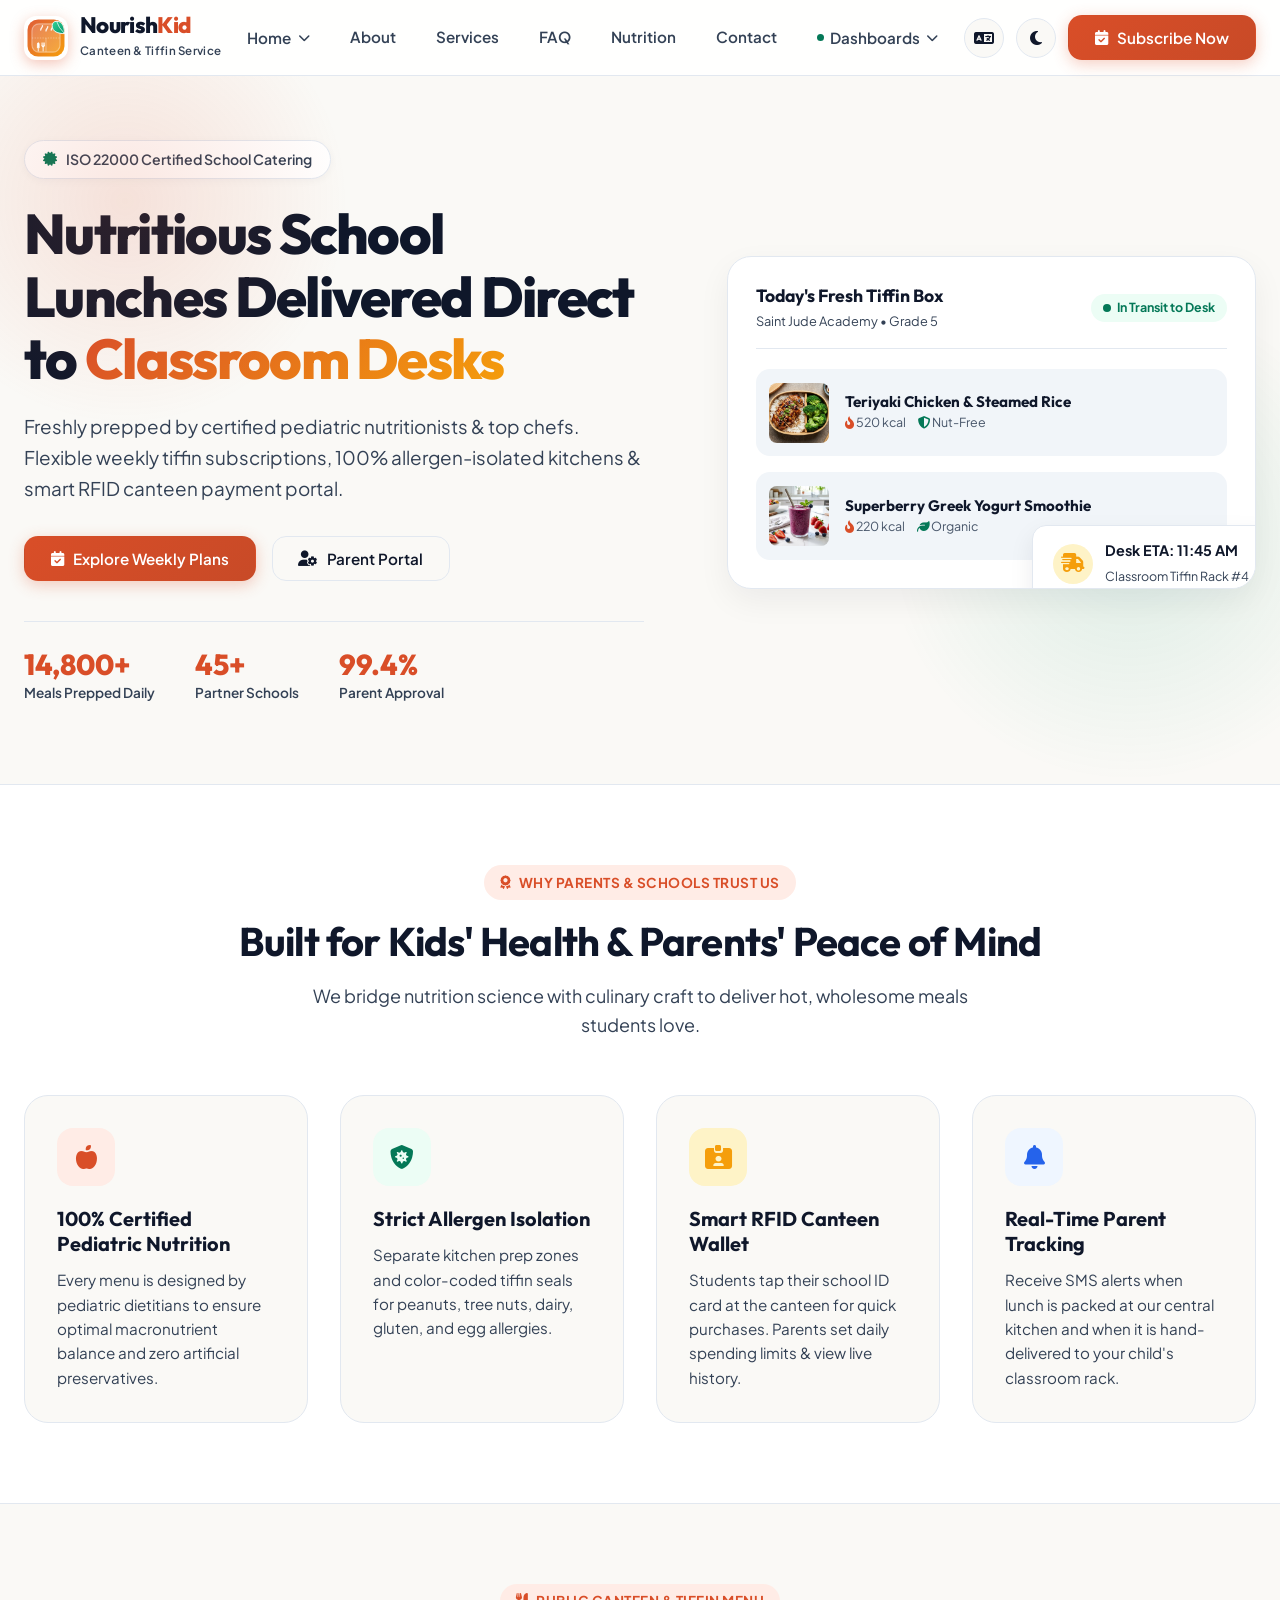
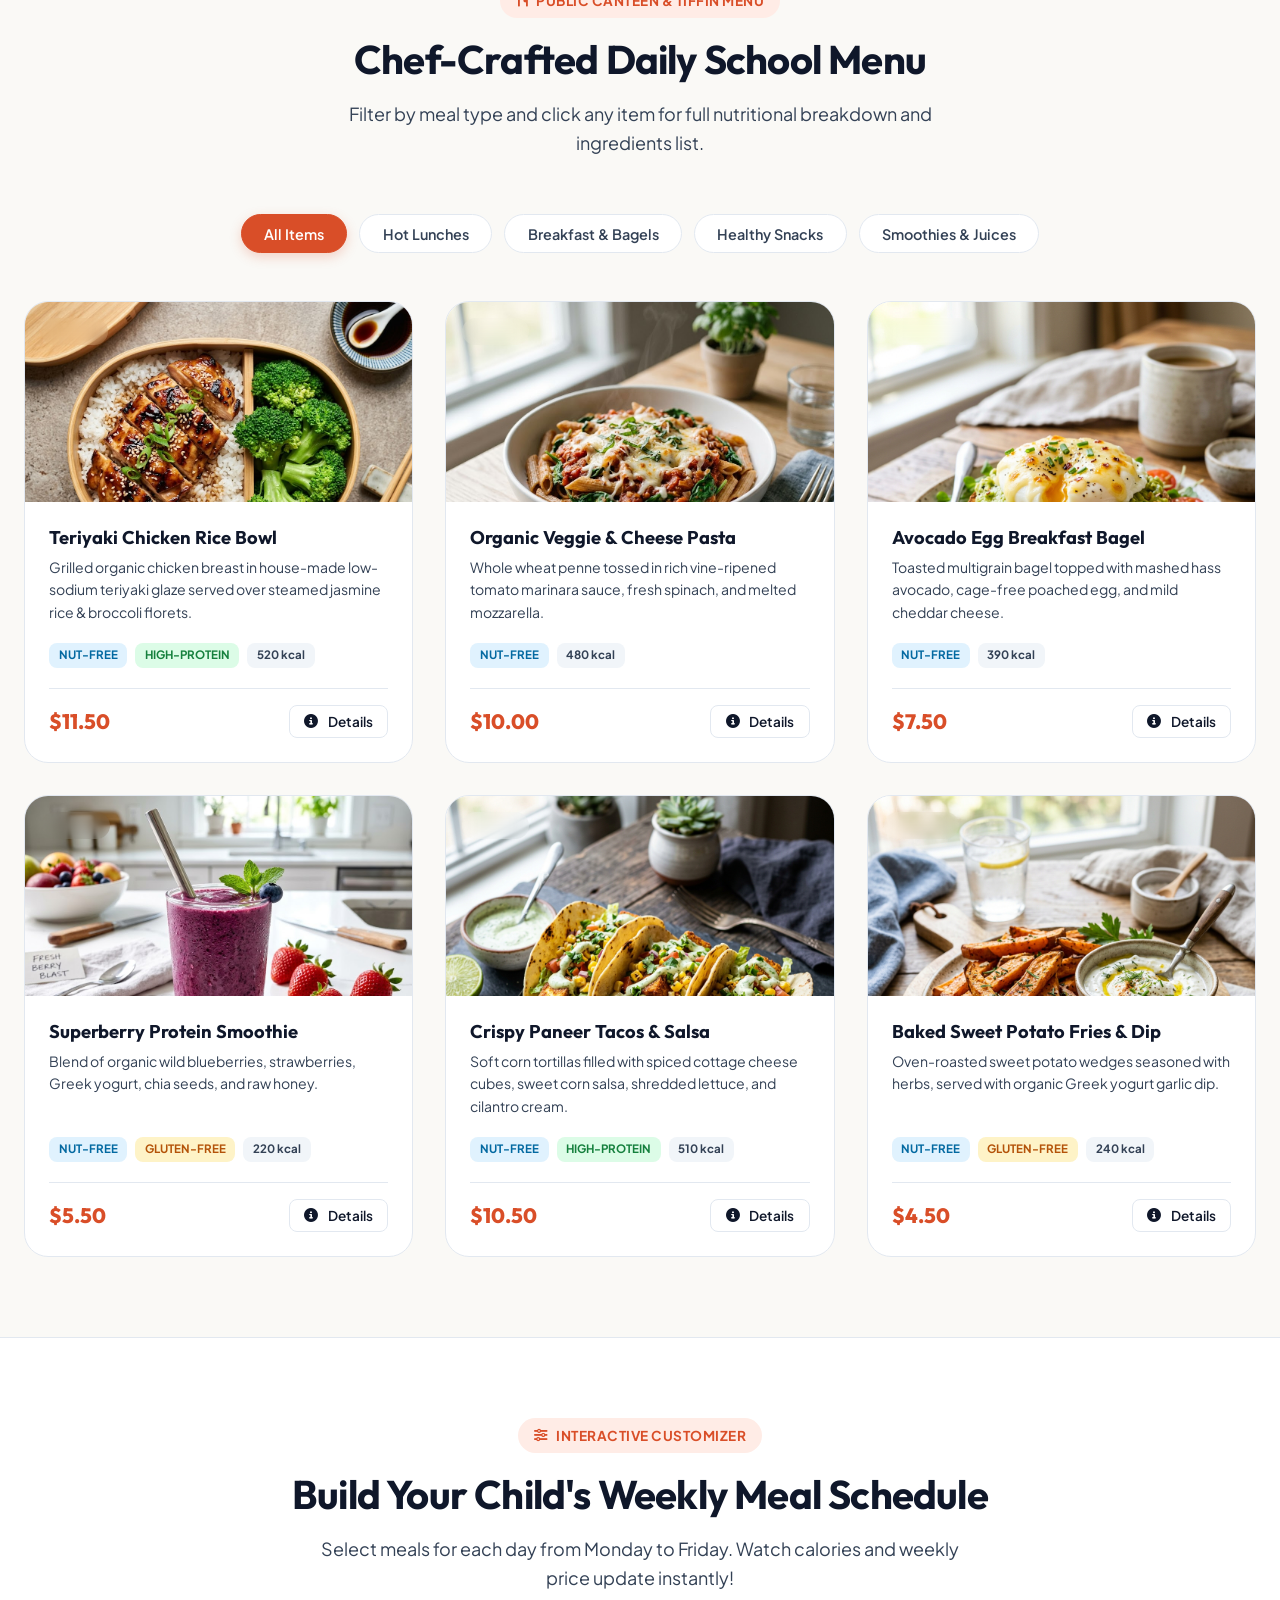
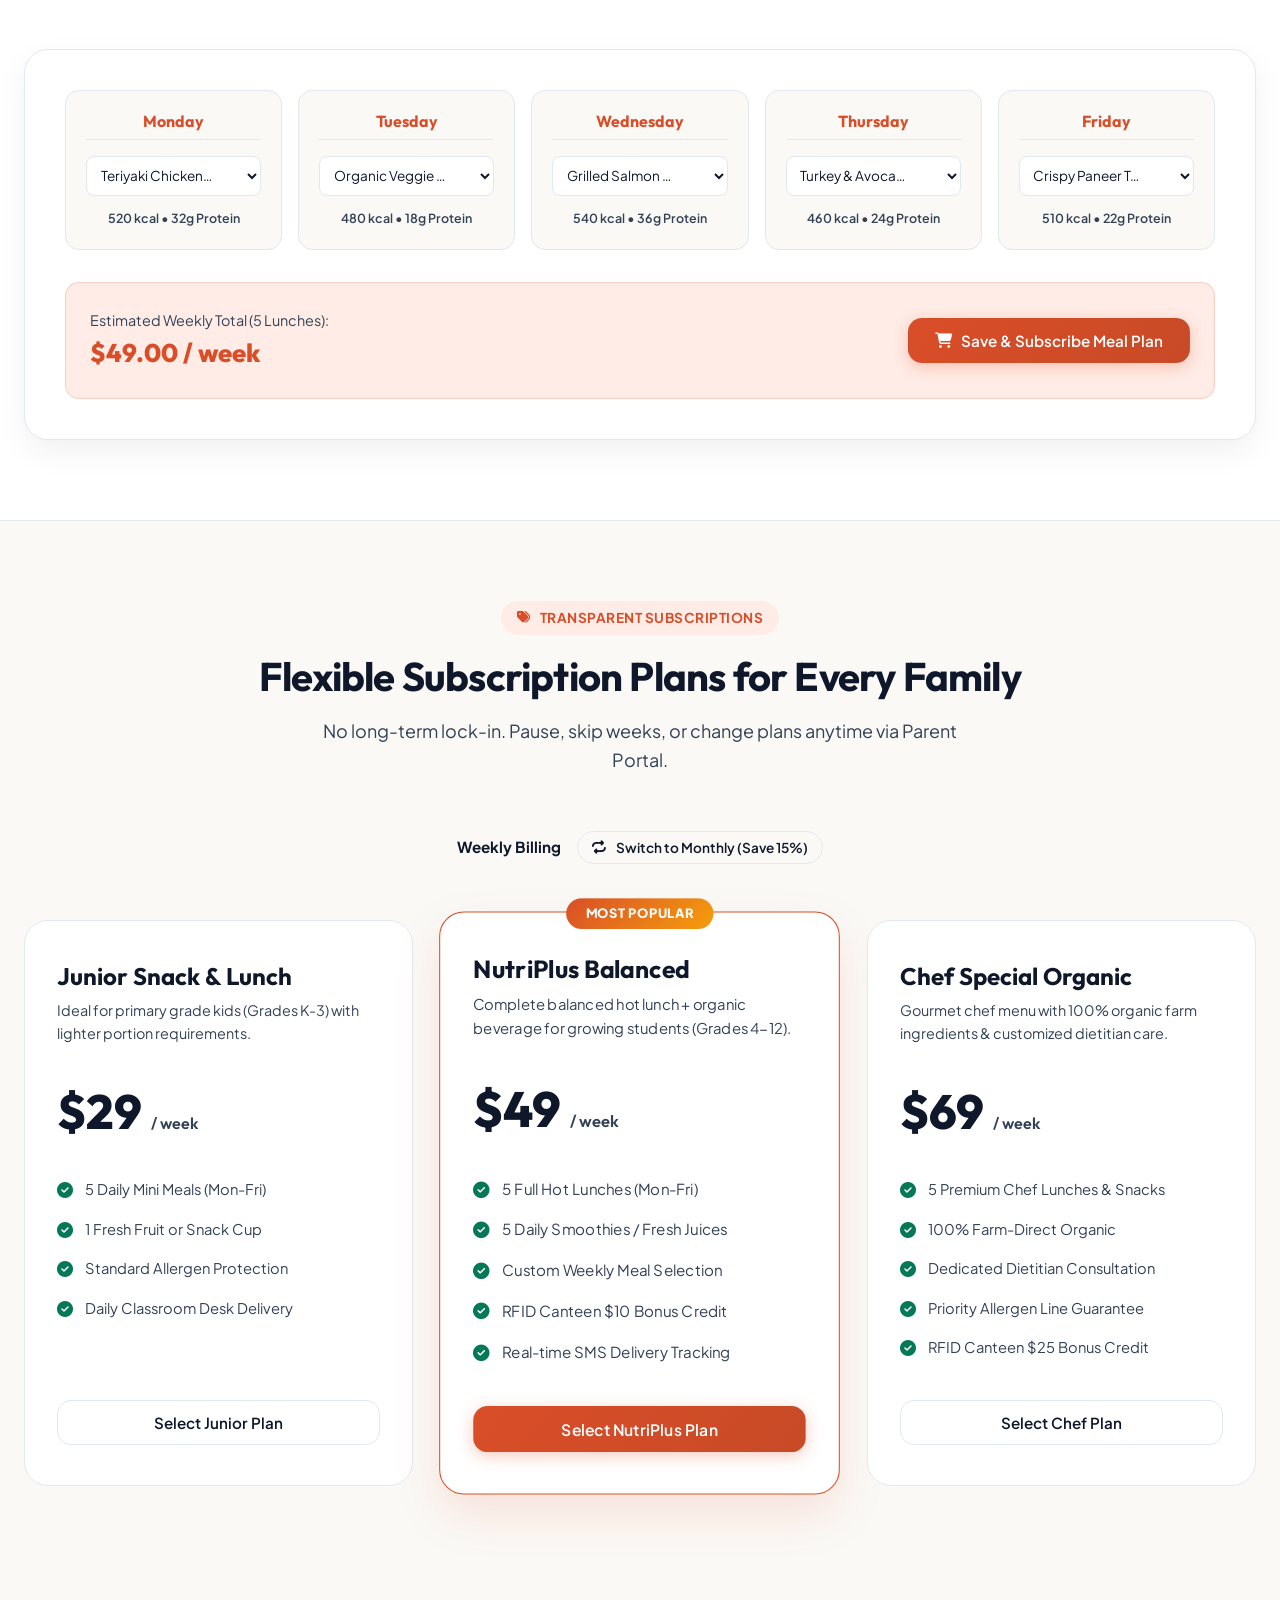
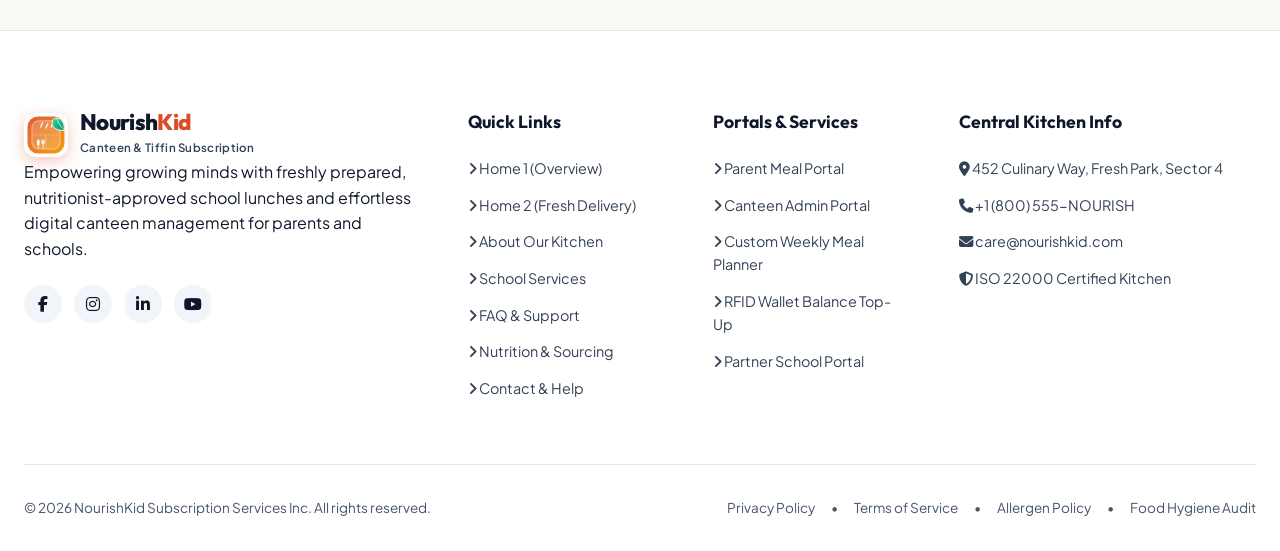
==== index.html @ 26301d30 "Initial commit" ====
<!DOCTYPE html>
<html lang="en" dir="ltr" data-theme="light">

<head>
  <meta charset="UTF-8">
  <meta name="viewport" content="width=device-width, initial-scale=1.0">
  <title>NourishKid - School Canteen & Tiffin Subscription Service</title>
  <meta name="description"
    content="Premium school canteen management, fresh tiffin subscription service, and interactive parent portal for healthy daily school meals.">

  <!-- Google Fonts: Outfit & Plus Jakarta Sans -->
  <link rel="preconnect" href="https://fonts.googleapis.com">
  <link rel="preconnect" href="https://fonts.gstatic.com" crossorigin>
  <link
    href="https://fonts.googleapis.com/css2?family=Outfit:wght@400;500;600;700;800&family=Plus+Jakarta+Sans:wght@400;500;600;700&display=swap"
    rel="stylesheet">

  <!-- FontAwesome Icons -->
  <link rel="stylesheet" href="https://cdnjs.cloudflare.com/ajax/libs/font-awesome/6.5.1/css/all.min.css">

  <link rel="stylesheet" href="./src/style.css">
</head>

<body>
  <!-- Global Navigation Header -->
  <header class="site-header" id="site-header">
    <div class="nav-container">
      <!-- Brand Logo with Inline Vector SVG -->
      <a href="#" class="brand-logo" id="brand-home-link">
        <svg xmlns="http://www.w3.org/2000/svg" viewBox="0 0 100 100" class="brand-logo-img">
          <defs>
            <linearGradient id="nk-bg-grad" x1="0%" y1="0%" x2="100%" y2="100%">
              <stop offset="0%" stop-color="#E05D38" />
              <stop offset="100%" stop-color="#F59E0B" />
            </linearGradient>
            <linearGradient id="nk-leaf-grad" x1="0%" y1="0%" x2="100%" y2="100%">
              <stop offset="0%" stop-color="#34D399" />
              <stop offset="100%" stop-color="#059669" />
            </linearGradient>
          </defs>
          <rect x="8" y="8" width="84" height="84" rx="24" fill="url(#nk-bg-grad)" />
          <rect x="18" y="18" width="64" height="64" rx="16" fill="#FFFFFF" fill-opacity="0.18" stroke="#FFFFFF"
            stroke-width="2.5" stroke-opacity="0.4" />
          <path d="M 18 50 L 82 50" stroke="#FFFFFF" stroke-width="2.5" stroke-opacity="0.3" stroke-dasharray="3 3" />
          <path d="M 50 50 L 50 82" stroke="#FFFFFF" stroke-width="2.5" stroke-opacity="0.3" />
          <path d="M 38 32 C 38 27 42 27 42 22" stroke="#FFFFFF" stroke-width="3" stroke-linecap="round" fill="none"
            opacity="0.9" />
          <path d="M 50 34 C 50 29 54 29 54 24" stroke="#FFFFFF" stroke-width="3" stroke-linecap="round" fill="none"
            opacity="0.9" />
          <path d="M 62 32 C 62 27 66 27 66 22" stroke="#FFFFFF" stroke-width="3" stroke-linecap="round" fill="none"
            opacity="0.9" />
          <g transform="translate(24, 56) scale(0.65)" stroke="#FFFFFF" stroke-width="3" stroke-linecap="round"
            stroke-linejoin="round" fill="none">
            <path d="M 10 25 L 10 12 C 10 6 16 6 16 12 L 16 25 M 13 25 L 13 36" fill="#FFFFFF" />
            <path d="M 26 8 L 26 18 M 30 8 L 30 18 M 34 8 L 34 18 M 26 18 C 26 24 34 24 34 18 M 30 24 L 30 36"
              fill="#FFFFFF" />
          </g>
          <g transform="translate(62, 10)">
            <path d="M 12 2 C 26 2 30 16 30 30 C 16 30 2 26 2 12 C 2 6 6 2 12 2 Z" fill="url(#nk-leaf-grad)"
              stroke="#FFFFFF" stroke-width="2" />
            <path d="M 12 2 Q 16 16 30 30" stroke="#FFFFFF" stroke-width="2" stroke-linecap="round" fill="none"
              opacity="0.8" />
          </g>
        </svg>
        <div class="logo-text">
          <span class="logo-title">Nourish<span class="highlight">Kid</span></span>
          <span class="logo-subtitle">Canteen & Tiffin Service</span>
        </div>
      </a>

      <!-- Navigation Links -->
      <nav class="nav-menu" id="nav-menu">
        <ul class="nav-list">
          <!-- Home Dropdown -->
          <li class="nav-item has-dropdown">
            <button class="nav-link dropdown-toggle" aria-expanded="false" id="home-dropdown-btn">
              <span>Home</span>
              <i class="fa-solid fa-chevron-down dropdown-arrow"></i>
            </button>
            <div class="dropdown-menu">
              <a href="./index.html" class="dropdown-item active" >
                <div class="dropdown-icon"><i class="fa-solid fa-store"></i></div>
                <div class="dropdown-info">
                  <span class="item-title">Home 1: Canteen & Subscriptions</span>
                  <span class="item-desc">Classic overview, menu tiers & weekly builder</span>
                </div>
              </a>
              <a href="./home2.html" class="dropdown-item" >
                <div class="dropdown-icon"><i class="fa-solid fa-truck-ramp-box"></i></div>
                <div class="dropdown-info">
                  <span class="item-title">Home 2: Fresh Delivery & Schools</span>
                  <span class="item-desc">Daily kitchen pipeline & school network</span>
                </div>
              </a>
            </div>
          </li>

          <!-- Direct Links -->
          <li class="nav-item">
            <a href="./about.html" class="nav-link" >About</a>
          </li>
          <li class="nav-item">
            <a href="./services.html" class="nav-link" >Services</a>
          </li>
          
          <li class="nav-item">
            <a href="./faq.html" class="nav-link" >FAQ</a>
          </li>
          <li class="nav-item">
            <a href="./nutrition.html" class="nav-link" >Nutrition</a>
          </li>
          <li class="nav-item">
            <a href="./contact.html" class="nav-link" >Contact</a>
          </li>

          <!-- Dashboards Dropdown -->
          <li class="nav-item has-dropdown">
            <button class="nav-link dropdown-toggle" aria-expanded="false" id="dashboard-dropdown-btn">
              <span class="badge-dot"></span>
              <span>Dashboards</span>
              <i class="fa-solid fa-chevron-down dropdown-arrow"></i>
            </button>
            <div class="dropdown-menu">
              <a href="./parent-dashboard.html" class="dropdown-item">
                <div class="dropdown-icon user-icon"><i class="fa-solid fa-user-gear"></i></div>
                <div class="dropdown-info">
                  <span class="item-title">User / Parent Dashboard</span>
                  <span class="item-desc">Weekly meal plans, allergies & billing</span>
                </div>
              </a>
              <a href="./admin-dashboard.html" class="dropdown-item">
                <div class="dropdown-icon admin-icon"><i class="fa-solid fa-chart-line"></i></div>
                <div class="dropdown-info">
                  <span class="item-title">Admin Dashboard</span>
                  <span class="item-desc">Menu manager, prep metrics & revenue</span>
                </div>
              </a>
            </div>
          </li>
        </ul>
      </nav>

      <!-- Right Header Actions -->
      <div class="nav-actions">
        <!-- RTL/LTR Toggle -->
        <button class="topbar-icon-btn" aria-label="Toggle Direction Mode" title="Toggle RTL/LTR" type="button"
          onclick="if(window.app){window.app.toggleDir();}else{var html=document.documentElement; var next=html.getAttribute('dir')==='ltr'?'rtl':'ltr'; html.setAttribute('dir', next); localStorage.setItem('nk_dir', next);}">
          <i class="fa-solid fa-language"></i>
        </button>

        <!-- Dark / Light Theme Toggle Switch -->
        <button class="topbar-icon-btn" aria-label="Toggle Light/Dark Theme" title="Toggle Theme" type="button"
          onclick="if(window.app){window.app.toggleTheme();}else{var html=document.documentElement; var next=html.getAttribute('data-theme')==='light'?'dark':'light'; html.setAttribute('data-theme', next); localStorage.setItem('nk_theme', next); var icon=document.getElementById('theme-icon'); if(icon){icon.className=next==='dark'?'fa-solid fa-sun':'fa-solid fa-moon';}}">
          <i class="fa-solid fa-moon" id="theme-icon"></i>
        </button>

        <!-- Mobile Navigation Toggle -->
        <button id="mobile-menu-btn" class="btn-mobile-menu" aria-label="Toggle Menu">
          <i class="fa-solid fa-bars"></i>
        </button>

        <!-- CTA Subscribe Button -->
        <button class="btn btn-primary nav-cta-btn" id="open-subscribe-modal-btn">
          <i class="fa-solid fa-calendar-check"></i>
          <span>Subscribe Now</span>
        </button>
      </div>
    </div>
  </header>

  <!-- Main View Container (Pre-rendered for direct file viewing and server viewing) -->
  <main id="app-view-container">
    <div class="view-section active-view" id="view-home-1">
      <section class="hero-wrapper">
        <div class="hero-glow-1"></div>
        <div class="hero-glow-2"></div>
        <div class="container">
          <div class="hero-grid">
            <div class="hero-content">
              <div class="hero-badge">
                <i class="fa-solid fa-certificate"></i>
                <span>ISO 22000 Certified School Catering</span>
              </div>
              <h1 class="hero-title">
                Nutritious School Lunches Delivered Direct to <span class="text-gradient">Classroom Desks</span>
              </h1>
              <p class="hero-description">
                Freshly prepped by certified pediatric nutritionists & top chefs. Flexible weekly tiffin subscriptions,
                100% allergen-isolated kitchens & smart RFID canteen payment portal.
              </p>
              <div class="hero-cta-group">
                <button class="btn btn-primary btn-lg"
                  onclick="window.app ? window.app.openSubscribeModal() : alert('Subscription Modal Activated')">
                  <i class="fa-solid fa-calendar-check"></i>
                  <span>Explore Weekly Plans</span>
                </button>
                <button class="btn btn-outline btn-lg" onclick="window.location.href='./parent-dashboard.html'">
                  <i class="fa-solid fa-user-gear"></i>
                  <span>Parent Portal</span>
                </button>
              </div>
              <div class="hero-stats-row">
                <div class="stat-item">
                  <h3>14,800+</h3>
                  <p>Meals Prepped Daily</p>
                </div>
                <div class="stat-item">
                  <h3>45+</h3>
                  <p>Partner Schools</p>
                </div>
                <div class="stat-item">
                  <h3>99.4%</h3>
                  <p>Parent Approval</p>
                </div>
              </div>
            </div>

            <div class="hero-visual-card">
              <div class="card-top-bar">
                <div>
                  <h4>Today's Fresh Tiffin Box</h4>
                  <span style="font-size: 0.8rem; color: var(--text-muted);">Saint Jude Academy • Grade 5</span>
                </div>
                <span class="status-pill">
                  <span class="pulse-dot"></span>
                  <span>In Transit to Desk</span>
                </span>
              </div>

              <div class="hero-meal-preview">
                <div class="preview-meal-item">
                  <img src="./src/assets/teriyaki_chicken.png" alt="Teriyaki Chicken" style="width: 60px; height: 60px; border-radius: 8px; object-fit: cover;">
                  <div class="meal-details">
                    <h5>Teriyaki Chicken & Steamed Rice</h5>
                    <div class="meal-meta">
                      <span><i class="fa-solid fa-fire-flame-curved" style="color: var(--primary);"></i> 520 kcal</span>
                      <span><i class="fa-solid fa-shield-halved" style="color: var(--secondary);"></i> Nut-Free</span>
                    </div>
                  </div>
                </div>

                <div class="preview-meal-item">
                  <img src="./src/assets/berry_smoothie.png" alt="Superberry Smoothie" style="width: 60px; height: 60px; border-radius: 8px; object-fit: cover;">
                  <div class="meal-details">
                    <h5>Superberry Greek Yogurt Smoothie</h5>
                    <div class="meal-meta">
                      <span><i class="fa-solid fa-fire-flame-curved" style="color: var(--primary);"></i> 220 kcal</span>
                      <span><i class="fa-solid fa-leaf" style="color: var(--secondary);"></i> Organic</span>
                    </div>
                  </div>
                </div>
              </div>

              <div class="floating-badge">
                <div class="badge-icon"><i class="fa-solid fa-truck-fast"></i></div>
                <div>
                  <strong style="font-size: 0.9rem; display: block;">Desk ETA: 11:45 AM</strong>
                  <span style="font-size: 0.78rem; color: var(--text-muted);">Classroom Tiffin Rack #4</span>
                </div>
              </div>
            </div>
          </div>
        </div>
      </section>

      <!-- Trust Badges -->
      <section class="features-section">
        <div class="container">
          <div class="section-header text-center">
            <span class="section-tag"><i class="fa-solid fa-award"></i> Why Parents & Schools Trust Us</span>
            <h2 class="section-title">Built for Kids' Health & Parents' Peace of Mind</h2>
            <p class="section-subtitle">We bridge nutrition science with culinary craft to deliver hot, wholesome meals
              students love.</p>
          </div>

          <div class="container">
          <div class="alternating-row">
            <div class="split-image-container"><i class="fa-solid fa-quote-left"></i></div>
            <div>
              <p style="font-size: 1.2rem; font-style: italic;">"The Tiffin service has been a lifesaver. My son actually looks forward to lunch, and I love the organic ingredients!"</p>
              <h4 style="margin-top: 15px; color: var(--primary);">- Sarah M., Parent</h4>
            </div>
          </div>
          <div class="alternating-row">
            <div class="split-image-container" style="background: var(--secondary-light);"><i class="fa-solid fa-shield-halved"></i></div>
            <div>
              <p style="font-size: 1.2rem; font-style: italic;">"The allergy isolation protocols gave us the peace of mind we needed to finally subscribe to a school lunch program."</p>
              <h4 style="margin-top: 15px; color: var(--secondary);">- James T., Parent</h4>
            </div>
          </div>
        </div>
      </section>

      <!-- App Download Banner -->
      <section class="hero-wrapper" style="background: linear-gradient(135deg, var(--primary) 0%, var(--primary-light) 100%); color: white; padding: 4rem 1rem;">
        <div class="container text-center">
          <h2 class="hero-title" style="color: white; font-size: 2.5rem;">Manage Meals on the Go</h2>
          <p class="hero-description" style="color: rgba(255,255,255,0.9); max-width: 600px; margin: 0 auto 2rem auto;">
            Download the NourishKid Parent Portal app to pause subscriptions, top up RFID wallets, and track nutrition directly from your phone.
          </p>
          <div>
            <button class="btn btn-outline" style="color: white; border-color: white; margin: 0 10px;"><i class="fa-brands fa-apple"></i> App Store</button>
            <button class="btn btn-outline" style="color: white; border-color: white; margin: 0 10px;"><i class="fa-brands fa-google-play"></i> Google Play</button>
          </div>
        </div>
      </section>
</div>
  </main>

  <!-- Global Footer -->
  <footer class="site-footer">
    <div class="footer-container">
      <div class="footer-grid">
        <div class="footer-col brand-col">
          <div class="brand-logo footer-logo">
            <svg xmlns="http://www.w3.org/2000/svg" viewBox="0 0 100 100" class="brand-logo-img">
              <rect x="8" y="8" width="84" height="84" rx="24" fill="url(#nk-bg-grad)" />
              <rect x="18" y="18" width="64" height="64" rx="16" fill="#FFFFFF" fill-opacity="0.18" stroke="#FFFFFF"
                stroke-width="2.5" stroke-opacity="0.4" />
              <path d="M 18 50 L 82 50" stroke="#FFFFFF" stroke-width="2.5" stroke-opacity="0.3"
                stroke-dasharray="3 3" />
              <path d="M 50 50 L 50 82" stroke="#FFFFFF" stroke-width="2.5" stroke-opacity="0.3" />
              <path d="M 38 32 C 38 27 42 27 42 22" stroke="#FFFFFF" stroke-width="3" stroke-linecap="round" fill="none"
                opacity="0.9" />
              <path d="M 50 34 C 50 29 54 29 54 24" stroke="#FFFFFF" stroke-width="3" stroke-linecap="round" fill="none"
                opacity="0.9" />
              <path d="M 62 32 C 62 27 66 27 66 22" stroke="#FFFFFF" stroke-width="3" stroke-linecap="round" fill="none"
                opacity="0.9" />
              <g transform="translate(24, 56) scale(0.65)" stroke="#FFFFFF" stroke-width="3" stroke-linecap="round"
                stroke-linejoin="round" fill="none">
                <path d="M 10 25 L 10 12 C 10 6 16 6 16 12 L 16 25 M 13 25 L 13 36" fill="#FFFFFF" />
                <path d="M 26 8 L 26 18 M 30 8 L 30 18 M 34 8 L 34 18 M 26 18 C 26 24 34 24 34 18 M 30 24 L 30 36"
                  fill="#FFFFFF" />
              </g>
              <g transform="translate(62, 10)">
                <path d="M 12 2 C 26 2 30 16 30 30 C 16 30 2 26 2 12 C 2 6 6 2 12 2 Z" fill="url(#nk-leaf-grad)"
                  stroke="#FFFFFF" stroke-width="2" />
                <path d="M 12 2 Q 16 16 30 30" stroke="#FFFFFF" stroke-width="2" stroke-linecap="round" fill="none"
                  opacity="0.8" />
              </g>
            </svg>
            <div class="logo-text">
              <span class="logo-title">Nourish<span class="highlight">Kid</span></span>
              <span class="logo-subtitle">Canteen & Tiffin Subscription</span>
            </div>
          </div>
          <p class="footer-desc">
            Empowering growing minds with freshly prepared, nutritionist-approved school lunches and effortless digital
            canteen management for parents and schools.
          </p>
          <div class="social-links">
            <a href="#" class="social-icon" aria-label="Facebook"><i class="fa-brands fa-facebook-f"></i></a>
            <a href="#" class="social-icon" aria-label="Instagram"><i class="fa-brands fa-instagram"></i></a>
            <a href="#" class="social-icon" aria-label="LinkedIn"><i class="fa-brands fa-linkedin-in"></i></a>
            <a href="#" class="social-icon" aria-label="YouTube"><i class="fa-brands fa-youtube"></i></a>
          </div>
        </div>

        <div class="footer-col">
          <h4 class="footer-heading">Quick Links</h4>
          <ul class="footer-links">
            <li><a href="./index.html" class="view-trigger" ><i class="fa-solid fa-angle-right"></i>
                Home 1 (Overview)</a></li>
            <li><a href="./home2.html" class="view-trigger" ><i class="fa-solid fa-angle-right"></i>
                Home 2 (Fresh Delivery)</a></li>
            <li><a href="./about.html" class="view-trigger" ><i class="fa-solid fa-angle-right"></i>
                About Our Kitchen</a></li>
            <li><a href="./services.html" class="view-trigger" ><i
                  class="fa-solid fa-angle-right"></i> School Services</a></li>
            
            <li><a href="./faq.html" class="view-trigger" ><i
                  class="fa-solid fa-angle-right"></i> FAQ & Support</a></li>
            <li><a href="./nutrition.html" class="view-trigger" ><i
                  class="fa-solid fa-angle-right"></i> Nutrition & Sourcing</a></li>
            <li><a href="./contact.html" class="view-trigger" ><i
                  class="fa-solid fa-angle-right"></i> Contact & Help</a></li>
          </ul>
        </div>

        <div class="footer-col">
          <h4 class="footer-heading">Portals & Services</h4>
          <ul class="footer-links">
            <li><a href="./parent-dashboard.html"><i class="fa-solid fa-angle-right"></i> Parent Meal Portal</a></li>
            <li><a href="./admin-dashboard.html"><i class="fa-solid fa-angle-right"></i> Canteen Admin Portal</a></li>
            <li><a href="#" id="footer-weekly-plan-btn"><i class="fa-solid fa-angle-right"></i> Custom Weekly Meal
                Planner</a></li>
            <li><a href="#" id="footer-rfid-wallet-btn"><i class="fa-solid fa-angle-right"></i> RFID Wallet Balance
                Top-Up</a></li>
            <li><a href="#" id="footer-school-partner-btn"><i class="fa-solid fa-angle-right"></i> Partner School
                Portal</a></li>
          </ul>
        </div>

        <div class="footer-col">
          <h4 class="footer-heading">Central Kitchen Info</h4>
          <ul class="contact-info">
            <li><i class="fa-solid fa-location-dot"></i> 452 Culinary Way, Fresh Park, Sector 4</li>
            <li><i class="fa-solid fa-phone"></i> +1 (800) 555-NOURISH</li>
            <li><i class="fa-solid fa-envelope"></i> care@nourishkid.com</li>
            <li><i class="fa-solid fa-shield-halved"></i> ISO 22000 Certified Kitchen</li>
          </ul>
        </div>
      </div>

      <div class="footer-bottom">
        <p>&copy; 2026 NourishKid Subscription Services Inc. All rights reserved.</p>
        <div class="bottom-links">
          <a href="#">Privacy Policy</a>
          <span>•</span>
          <a href="#">Terms of Service</a>
          <span>•</span>
          <a href="#">Allergen Policy</a>
          <span>•</span>
          <a href="#">Food Hygiene Audit</a>
        </div>
      </div>
    </div>
  </footer>

  <!-- Modal: Quick Subscription Builder -->
  <div class="modal-backdrop" id="subscribe-modal">
    <div class="modal-card">
      <button class="modal-close" id="modal-close-btn">&times;</button>
      <div class="modal-header">
        <div class="modal-icon"><i class="fa-solid fa-box-open"></i></div>
        <div>
          <h3 class="modal-title">Subscribe to Weekly Tiffin Plan</h3>
          <p class="modal-subtitle">Choose your plan, student school & allergy settings</p>
        </div>
      </div>
      <div class="modal-body">
        <form id="subscribe-form">
          <div class="form-grid">
            <div class="form-group">
              <label for="modal-student-name">Student Full Name</label>
              <input type="text" id="modal-student-name" class="form-input" placeholder="e.g. Liam Davis" required>
            </div>
            <div class="form-group">
              <label for="modal-school-name">School / College</label>
              <select id="modal-school-name" class="form-select" required>
                <option value="Saint Jude Academy">Saint Jude Academy</option>
                <option value="Oakridge International">Oakridge International</option>
                <option value="Greenwood High School">Greenwood High School</option>
                <option value="Cambridge Prep School">Cambridge Prep School</option>
              </select>
            </div>
            <div class="form-group">
              <label for="modal-grade">Grade & Section</label>
              <input type="text" id="modal-grade" class="form-input" placeholder="e.g. Grade 5 - Section B" required>
            </div>
            <div class="form-group">
              <label for="modal-plan-tier">Meal Plan Tier</label>
              <select id="modal-plan-tier" class="form-select" required>
                <option value="NutriPlus Balanced Plan - $49/wk">NutriPlus Balanced ($49/week)</option>
                <option value="Chef Special Organic Tiffin - $69/wk">Chef Special Organic ($69/week)</option>
                <option value="Junior Lite Snack Plan - $29/wk">Junior Lite Snack ($29/week)</option>
              </select>
            </div>
          </div>

          <div class="form-group">
            <label>Dietary Restrictions / Allergies</label>
            <div class="checkbox-group">
              <label class="checkbox-label"><input type="checkbox" name="allergy" value="Nut-Free" checked>
                Nut-Free</label>
              <label class="checkbox-label"><input type="checkbox" name="allergy" value="Gluten-Free">
                Gluten-Free</label>
              <label class="checkbox-label"><input type="checkbox" name="allergy" value="Dairy-Free"> Dairy-Free</label>
              <label class="checkbox-label"><input type="checkbox" name="allergy" value="Jain/Halal">
                Halal/Vegetarian</label>
            </div>
          </div>

          <div class="modal-summary">
            <div class="summary-item"><span>Total Weekly Billing:</span> <strong id="modal-summary-price">$49.00 /
                week</strong></div>
            <div class="summary-item"><span>Delivery Desk:</span> <span>Classroom Tiffin Rack #4</span></div>
          </div>

          <button type="submit" class="btn btn-primary btn-block">Confirm Subscription & Start Next Week</button>
        </form>
      </div>
    </div>
  </div>

  <!-- Toast Notification Container -->
  <div id="toast-container" class="toast-container"></div>

  <script src="./src/main.js"></script>
</body>

</html>
---- src/style.css ----
/* ==========================================================================
   NourishKid - School Canteen & Tiffin Subscription Service
   Design System & Theme Stylesheet
   ========================================================================== */

/* --------------------------------------------------------------------------
   1. CSS Custom Properties / Design Tokens
   -------------------------------------------------------------------------- */
:root {
  /* Light Theme Color Palette */
  --bg-primary: #FAF9F6;
  --bg-surface: #FFFFFF;
  --bg-card: #FFFFFF;
  --bg-card-hover: #F8FAFC;
  --bg-glass: rgba(255, 255, 255, 0.88);
  --bg-muted: #F1F5F9;
  
  --text-main: #0F172A;
  --text-muted: #334155;
  --text-light: #475569;
  
  --primary: #D94E28;        /* Warm Appetizing Terracotta / Fresh Orange */
  --primary-hover: #C84A27;
  --primary-light: #FFECE6;
  
  --secondary: #047857;      /* Fresh Mint Emerald / Healthy Organic */
  --secondary-hover: #047857;
  --secondary-light: #ECFDF5;
  
  --accent: #F59E0B;         /* Warm Honey Gold */
  --accent-light: #FEF3C7;
  
  --info: #2563EB;
  --info-light: #EFF6FF;
  
  --btn-primary-text: #FFFFFF;
  --btn-secondary-text-hover: #FFFFFF;

  
  --border: #E2E8F0;
  --border-light: #F1F5F9;
  
  /* Shadows & Glassmorphism */
  --shadow-sm: 0 2px 8px rgba(15, 23, 42, 0.04);
  --shadow-md: 0 10px 25px rgba(15, 23, 42, 0.08);
  --shadow-lg: 0 20px 45px rgba(224, 93, 56, 0.14);
  --shadow-card: 0 12px 32px rgba(15, 23, 42, 0.06);
  
  --radius-sm: 8px;
  --radius-md: 14px;
  --radius-lg: 24px;
  --radius-full: 9999px;
  
  --transition: all 0.3s cubic-bezier(0.4, 0, 0.2, 1);
  --font-family-body: 'Plus Jakarta Sans', system-ui, -apple-system, sans-serif;
  --font-family-heading: 'Outfit', system-ui, -apple-system, sans-serif;

  --dir-factor: 1;
}

/* Dark Theme Overrides */
[data-theme="dark"] {
  --bg-primary: #0B0F19;
  --bg-surface: #111827;
  --bg-card: #1E293B;
  --bg-card-hover: #26334D;
  --bg-glass: rgba(17, 24, 39, 0.9);
  --bg-muted: #1E293B;
  
  --text-main: #F8FAFC;
  --text-muted: #94A3B8;
  --text-light: #CBD5E1;
  
  --primary: #F97316;
  --primary-hover: #EA580C;
  --primary-light: rgba(249, 115, 22, 0.16);
  
  --secondary: #10B981;
  --secondary-hover: #059669;
  --secondary-light: rgba(16, 185, 129, 0.16);
  
  --accent: #FBBF24;
  --accent-light: rgba(251, 191, 36, 0.16);
  
  --info: #3B82F6;
  --info-light: rgba(59, 130, 246, 0.16);
  
  --btn-primary-text: #0B0F19;
  --btn-secondary-text-hover: #0B0F19;

  
  --border: #334155;
  --border-light: #1E293B;
  
  --shadow-sm: 0 2px 8px rgba(0, 0, 0, 0.4);
  --shadow-md: 0 10px 25px rgba(0, 0, 0, 0.5);
  --shadow-lg: 0 20px 45px rgba(249, 115, 22, 0.2);
  --shadow-card: 0 12px 32px rgba(0, 0, 0, 0.45);
}

/* RTL Layout Mode Overrides */
[dir="rtl"] {
  --dir-factor: -1;
  text-align: right;
}

/* --------------------------------------------------------------------------
   2. Reset & Core Typography
   -------------------------------------------------------------------------- */
*, *::before, *::after {
  box-sizing: border-box;
  margin: 0;
  padding: 0;
}

html {
  scroll-behavior: smooth;
  font-size: 16px;
}

body {
  font-family: var(--font-family-body);
  background-color: var(--bg-primary);
  color: var(--text-main);
  line-height: 1.6;
  overflow-x: hidden;
  width: 100%;
  transition: background-color 0.3s ease, color 0.3s ease;
}

html {
  overflow-x: hidden;
  width: 100%;
}

h1, h2, h3, h4, h5, h6 {
  font-family: var(--font-family-heading);
  font-weight: 700;
  color: var(--text-main);
  line-height: 1.25;
}

a {
  color: inherit;
  text-decoration: none;
  transition: var(--transition);
}

button, input, select, textarea {
  font-family: inherit;
  font-size: inherit;
}

ul {
  list-style: none;
}

img {
  max-width: 100%;
  height: auto;
  display: block;
}

/* Utility Containers & Grids */
.container {
  width: 100%;
  max-width: 1280px;
  margin-left: auto;
  margin-right: auto;
  padding-left: 1.5rem;
  padding-right: 1.5rem;
}

.text-gradient {
  background: linear-gradient(135deg, var(--primary) 0%, var(--accent) 100%);
  -webkit-background-clip: text;
  -webkit-text-fill-color: transparent;
}

.text-center { text-align: center; }
.text-left { text-align: left; }
[dir="rtl"] .text-left { text-align: right; }

.highlight {
  color: var(--primary);
}

/* Section Header Styles */
.section-header {
  margin-bottom: 3.5rem;
}

.section-tag {
  display: inline-flex;
  align-items: center;
  gap: 0.5rem;
  padding: 0.4rem 1rem;
  background: var(--primary-light);
  color: var(--primary);
  border-radius: var(--radius-full);
  font-size: 0.85rem;
  font-weight: 700;
  letter-spacing: 0.5px;
  text-transform: uppercase;
  margin-bottom: 1rem;
}

.section-title {
  font-size: 2.5rem;
  margin-bottom: 1rem;
  letter-spacing: -0.02em;
}

.section-subtitle {
  font-size: 1.125rem;
  color: var(--text-muted);
  max-width: 680px;
  margin-left: auto;
  margin-right: auto;
}

/* Buttons System */
.btn {
  display: inline-flex;
  align-items: center;
  justify-content: center;
  gap: 0.6rem;
  padding: 0.75rem 1.6rem;
  font-size: 0.95rem;
  font-weight: 600;
  border-radius: var(--radius-md);
  border: 1px solid transparent;
  cursor: pointer;
  transition: var(--transition);
  white-space: nowrap;
}

.btn-primary {
  background: linear-gradient(135deg, var(--primary) 0%, var(--primary-hover) 100%);
  color: var(--btn-primary-text);
  box-shadow: 0 4px 15px rgba(224, 93, 56, 0.3);
}
.btn-primary:hover {
  transform: translateY(-2px);
  box-shadow: 0 8px 22px rgba(224, 93, 56, 0.4);
}

.btn-secondary {
  background: var(--secondary-light);
  color: var(--secondary);
  border: 1px solid rgba(5, 150, 105, 0.2);
}
.btn-secondary:hover {
  background: var(--secondary);
  color: var(--btn-primary-text);
  transform: translateY(-2px);
}

.btn-outline {
  background: transparent;
  border-color: var(--border);
  color: var(--text-main);
}
.btn-outline:hover {
  background: var(--bg-muted);
  border-color: var(--text-muted);
}

.btn-sm {
  padding: 0.45rem 0.9rem;
  font-size: 0.85rem;
  border-radius: var(--radius-sm);
}

.btn-block {
  width: 100%;
}

/* --------------------------------------------------------------------------
   3. Header Navigation & Dropdowns
   -------------------------------------------------------------------------- */
.site-header {
  position: fixed;
  top: 0;
  left: 0;
  right: 0;
  z-index: 1000;
  background: var(--bg-glass);
  backdrop-filter: blur(16px);
  -webkit-backdrop-filter: blur(16px);
  border-bottom: 1px solid var(--border);
  transition: var(--transition);
}

.nav-container {
  display: flex;
  align-items: center;
  justify-content: space-between;
  max-width: 1320px;
  margin: 0 auto;
  padding: 0.85rem 1.5rem;
}

/* Brand Logo */
.brand-logo {
  display: flex;
  align-items: center;
  gap: 0.75rem;
}

.brand-logo-img {
  width: 44px;
  height: 44px;
  border-radius: 12px;
  object-fit: cover;
  box-shadow: 0 4px 14px rgba(224, 93, 56, 0.35);
  transition: transform 0.3s cubic-bezier(0.4, 0, 0.2, 1);
}

.brand-logo:hover .brand-logo-img {
  transform: scale(1.08) rotate(-4deg);
}

.logo-icon {
  width: 44px;
  height: 44px;
  border-radius: 12px;
  background: linear-gradient(135deg, var(--primary) 0%, var(--accent) 100%);
  color: var(--btn-primary-text);
  display: flex;
  align-items: center;
  justify-content: center;
  font-size: 1.3rem;
  box-shadow: 0 4px 12px rgba(224, 93, 56, 0.35);
}

.logo-title {
  font-family: var(--font-family-heading);
  font-size: 1.4rem;
  font-weight: 800;
  letter-spacing: -0.03em;
  display: block;
  line-height: 1;
}

.logo-subtitle {
  font-size: 0.72rem;
  color: var(--text-muted);
  font-weight: 600;
  letter-spacing: 0.3px;
}

/* Navigation Links */
.nav-menu {
  display: flex;
  align-items: center;
}

.nav-list {
  display: flex;
  align-items: center;
  gap: 0.5rem;
}

.nav-item {
  position: relative;
}

.nav-link {
  display: inline-flex;
  align-items: center;
  gap: 0.4rem;
  padding: 0.6rem 1rem;
  font-weight: 600;
  font-size: 0.95rem;
  color: var(--text-muted);
  border-radius: var(--radius-sm);
  cursor: pointer;
  background: transparent;
  border: none;
}

.nav-link:hover, .nav-link.active {
  color: var(--primary);
  background: var(--primary-light);
}

.badge-dot {
  width: 7px;
  height: 7px;
  border-radius: 50%;
  background: var(--secondary);
}

/* Dropdown Menu Styling */
.dropdown-toggle .dropdown-arrow {
  font-size: 0.75rem;
  transition: transform 0.25s ease;
}

.has-dropdown:hover .dropdown-arrow,
.has-dropdown.open .dropdown-arrow {
  transform: rotate(180deg);
}

.dropdown-menu {
  position: absolute;
  top: calc(100% + 8px);
  left: 0;
  min-width: 290px;
  background: var(--bg-card);
  border: 1px solid var(--border);
  border-radius: var(--radius-md);
  box-shadow: var(--shadow-md);
  padding: 0.6rem;
  opacity: 0;
  visibility: hidden;
  transform: translateY(10px);
  transition: all 0.25s cubic-bezier(0.4, 0, 0.2, 1);
  z-index: 1100;
}

[dir="rtl"] .dropdown-menu {
  left: auto;
  right: 0;
}

.has-dropdown:hover .dropdown-menu,
.has-dropdown:focus-within .dropdown-menu {
  opacity: 1;
  visibility: visible;
  transform: translateY(0);
}

.dropdown-item {
  display: flex;
  align-items: flex-start;
  gap: 0.85rem;
  padding: 0.75rem 0.85rem;
  border-radius: var(--radius-sm);
  transition: var(--transition);
}

.dropdown-item:hover, .dropdown-item.active {
  background: var(--bg-muted);
}

.dropdown-icon {
  width: 36px;
  height: 36px;
  border-radius: 10px;
  background: var(--primary-light);
  color: var(--primary);
  display: flex;
  align-items: center;
  justify-content: center;
  font-size: 1rem;
  flex-shrink: 0;
}

.dropdown-icon.user-icon {
  background: var(--secondary-light);
  color: var(--secondary);
}

.dropdown-icon.admin-icon {
  background: var(--accent-light);
  color: var(--accent);
}

.dropdown-info {
  display: flex;
  flex-direction: column;
}

.dropdown-info .item-title {
  font-size: 0.92rem;
  font-weight: 700;
  color: var(--text-main);
}

.dropdown-info .item-desc {
  font-size: 0.78rem;
  color: var(--text-light);
  margin-top: 2px;
}

/* Header Right Actions */
.nav-actions {
  display: flex;
  align-items: center;
  gap: 0.75rem;
}

/* --------------------------------------------------------------------------
   RTL / LTR Toggle Button Spec Requirement:
   Must display ONLY the active mode text: 'LTR' in LTR mode, 'RTL' in RTL mode!
   -------------------------------------------------------------------------- */
.btn-mode-toggle {
  display: inline-flex;
  align-items: center;
  justify-content: center;
  width: 38px;
  height: 38px;
  background: var(--bg-muted);
  border: 1px solid var(--border);
  border-radius: var(--radius-sm);
  color: var(--text-main);
  font-family: var(--font-family-heading);
  font-weight: 800;
  font-size: 0.8rem;
  cursor: pointer;
  transition: var(--transition);
}

.btn-mode-toggle:hover {
  background: var(--accent-light);
  color: var(--accent);
}

/* Theme Toggle Button */
.btn-theme-toggle {
  width: 38px;
  height: 38px;
  border-radius: var(--radius-sm);
  background: var(--bg-muted);
  border: 1px solid var(--border);
  color: var(--text-main);
  display: flex;
  align-items: center;
  justify-content: center;
  font-size: 1.1rem;
  cursor: pointer;
  transition: var(--transition);
}

.btn-theme-toggle:hover {
  background: var(--accent-light);
  color: var(--accent);
}

[data-theme="light"] .icon-moon { display: none; }
[data-theme="light"] .icon-sun { display: inline-block; color: var(--accent); }

[data-theme="dark"] .icon-sun { display: none; }
[data-theme="dark"] .icon-moon { display: inline-block; color: #818CF8; }

.btn-mobile-menu {
  display: none;
  width: 38px;
  height: 38px;
  border-radius: var(--radius-sm);
  background: var(--bg-muted);
  border: 1px solid var(--border);
  color: var(--text-main);
  align-items: center;
  justify-content: center;
  font-size: 1.1rem;
  cursor: pointer;
}

/* --------------------------------------------------------------------------
   4. Views & Page Layout Sections
   -------------------------------------------------------------------------- */
#app-view-container {
  padding-top: 76px;
  min-height: calc(100vh - 350px);
}

.view-section {
  display: none;
  animation: fadeIn 0.4s cubic-bezier(0.4, 0, 0.2, 1) forwards;
}

.view-section.active-view {
  display: block;
}

@keyframes fadeIn {
  from { opacity: 0; transform: translateY(8px); }
  to { opacity: 1; transform: translateY(0); }
}

/* --------------------------------------------------------------------------
   5. Hero Sections (Home 1 & Home 2)
   -------------------------------------------------------------------------- */
.hero-wrapper {
  padding: 4rem 0 5rem;
  position: relative;
  overflow: hidden;
}

.hero-glow-1 {
  position: absolute;
  top: -100px;
  left: -100px;
  width: 450px;
  height: 450px;
  background: radial-gradient(circle, rgba(224, 93, 56, 0.15) 0%, rgba(224, 93, 56, 0) 70%);
  border-radius: 50%;
  pointer-events: none;
}

[dir="rtl"] .hero-glow-1 {
  left: auto;
  right: -100px;
}

.hero-glow-2 {
  position: absolute;
  bottom: 0;
  right: -100px;
  width: 500px;
  height: 500px;
  background: radial-gradient(circle, rgba(5, 150, 105, 0.12) 0%, rgba(5, 150, 105, 0) 70%);
  border-radius: 50%;
  pointer-events: none;
}

.hero-grid {
  display: grid;
  grid-template-columns: 1.1fr 0.9fr;
  gap: 3.5rem;
  align-items: center;
}

.hero-content {
  max-width: 620px;
}

.hero-badge {
  display: inline-flex;
  align-items: center;
  gap: 0.6rem;
  padding: 0.45rem 1.1rem;
  background: var(--bg-surface);
  border: 1px solid var(--border);
  border-radius: var(--radius-full);
  box-shadow: var(--shadow-sm);
  font-size: 0.88rem;
  font-weight: 600;
  color: var(--text-muted);
  margin-bottom: 1.5rem;
}

.hero-badge i {
  color: var(--secondary);
}

.hero-title {
  font-size: 3.5rem;
  font-weight: 800;
  line-height: 1.12;
  margin-bottom: 1.25rem;
  letter-spacing: -0.03em;
}

.hero-description {
  font-size: 1.18rem;
  color: var(--text-muted);
  margin-bottom: 2rem;
  line-height: 1.65;
}

.hero-cta-group {
  display: flex;
  align-items: center;
  gap: 1rem;
  margin-bottom: 2.5rem;
}

.hero-stats-row {
  display: flex;
  align-items: center;
  gap: 2.5rem;
  padding-top: 1.5rem;
  border-top: 1px solid var(--border);
}

.stat-item h3 {
  font-size: 1.8rem;
  color: var(--primary);
  font-weight: 800;
}

.stat-item p {
  font-size: 0.85rem;
  color: var(--text-muted);
  font-weight: 600;
}

/* Hero Right Side Custom Card Preview */
.hero-visual-card {
  position: relative;
  background: var(--bg-card);
  border: 1px solid var(--border);
  border-radius: var(--radius-lg);
  box-shadow: var(--shadow-card);
  padding: 1.75rem;
  overflow: hidden;
}

.card-top-bar {
  display: flex;
  align-items: center;
  justify-content: space-between;
  padding-bottom: 1rem;
  border-bottom: 1px solid var(--border);
  margin-bottom: 1.25rem;
}

.card-top-bar h4 {
  font-size: 1.1rem;
}

.status-pill {
  display: inline-flex;
  align-items: center;
  gap: 0.4rem;
  padding: 0.25rem 0.75rem;
  border-radius: var(--radius-full);
  font-size: 0.78rem;
  font-weight: 700;
  background: var(--secondary-light);
  color: var(--secondary);
}

.pulse-dot {
  width: 8px;
  height: 8px;
  border-radius: 50%;
  background: var(--secondary);
  animation: pulse 1.8s infinite;
}

@keyframes pulse {
  0% { transform: scale(0.95); box-shadow: 0 0 0 0 rgba(5, 150, 105, 0.7); }
  70% { transform: scale(1); box-shadow: 0 0 0 8px rgba(5, 150, 105, 0); }
  100% { transform: scale(0.95); box-shadow: 0 0 0 0 rgba(5, 150, 105, 0); }
}

.hero-meal-preview {
  display: flex;
  flex-direction: column;
  gap: 1rem;
}

.preview-meal-item {
  display: flex;
  align-items: center;
  gap: 1rem;
  padding: 0.85rem;
  background: var(--bg-muted);
  border-radius: var(--radius-md);
  transition: var(--transition);
}

.preview-meal-item:hover {
  transform: translateX(4px);
  background: var(--primary-light);
}

[dir="rtl"] .preview-meal-item:hover {
  transform: translateX(-4px);
}

.meal-thumb {
  width: 56px;
  height: 56px;
  border-radius: 12px;
  object-fit: cover;
}

.meal-details h5 {
  font-size: 0.95rem;
  margin-bottom: 2px;
}

.meal-meta {
  display: flex;
  gap: 0.75rem;
  font-size: 0.78rem;
  color: var(--text-light);
}

.floating-badge {
  position: absolute;
  bottom: -15px;
  right: -15px;
  background: var(--bg-surface);
  border: 1px solid var(--border);
  border-radius: var(--radius-md);
  padding: 0.85rem 1.25rem;
  box-shadow: var(--shadow-md);
  display: flex;
  align-items: center;
  gap: 0.75rem;
}

[dir="rtl"] .floating-badge {
  right: auto;
  left: -15px;
}

.badge-icon {
  width: 40px;
  height: 40px;
  border-radius: 50%;
  background: var(--accent-light);
  color: var(--accent);
  display: flex;
  align-items: center;
  justify-content: center;
  font-size: 1.2rem;
}

/* --------------------------------------------------------------------------
   6. Features Grid & Daily Menu Showcase
   -------------------------------------------------------------------------- */
.features-section {
  padding: 5rem 0;
  background: var(--bg-surface);
  border-top: 1px solid var(--border);
  border-bottom: 1px solid var(--border);
}

.features-grid {
  display: grid;
  grid-template-columns: repeat(auto-fit, minmax(260px, 1fr));
  gap: 2rem;
}

.feature-card {
  padding: 2rem;
  background: var(--bg-primary);
  border: 1px solid var(--border);
  border-radius: var(--radius-lg);
  transition: var(--transition);
}

.feature-card:hover {
  transform: translateY(-5px);
  border-color: var(--primary);
  box-shadow: var(--shadow-card);
}

.feature-icon-wrapper {
  width: 58px;
  height: 58px;
  border-radius: 16px;
  background: var(--primary-light);
  color: var(--primary);
  display: flex;
  align-items: center;
  justify-content: center;
  font-size: 1.5rem;
  margin-bottom: 1.25rem;
}

.feature-card h3 {
  font-size: 1.25rem;
  margin-bottom: 0.75rem;
}

.feature-card p {
  color: var(--text-muted);
  font-size: 0.95rem;
}

/* Menu Showcase Filter Tabs */
.menu-section {
  padding: 5rem 0;
}

.menu-filter-bar {
  display: flex;
  align-items: center;
  justify-content: center;
  gap: 0.75rem;
  margin-bottom: 3rem;
  flex-wrap: wrap;
}

.filter-btn {
  padding: 0.6rem 1.4rem;
  border-radius: var(--radius-full);
  border: 1px solid var(--border);
  background: var(--bg-surface);
  color: var(--text-muted);
  font-weight: 600;
  font-size: 0.9rem;
  cursor: pointer;
  transition: var(--transition);
}

.filter-btn:hover, .filter-btn.active {
  background: var(--primary);
  color: var(--btn-primary-text);
  border-color: var(--primary);
  box-shadow: 0 4px 12px rgba(224, 93, 56, 0.25);
}

.dishes-grid {
  display: grid;
  grid-template-columns: repeat(auto-fill, minmax(300px, 1fr));
  gap: 2rem;
}

.dish-card {
  background: var(--bg-card);
  border: 1px solid var(--border);
  border-radius: var(--radius-lg);
  overflow: hidden;
  transition: var(--transition);
  display: flex;
  flex-direction: column;
}

.dish-card:hover {
  transform: translateY(-6px);
  box-shadow: var(--shadow-card);
  border-color: var(--primary);
}

.dish-image-wrapper {
  position: relative;
  height: 200px;
  overflow: hidden;
}

.dish-img {
  width: 100%;
  height: 100%;
  object-fit: cover;
  transition: transform 0.5s ease;
}

.dish-card:hover .dish-img {
  transform: scale(1.06);
}

.dish-category-badge {
  position: absolute;
  top: 1rem;
  left: 1rem;
  background: var(--bg-glass);
  backdrop-filter: blur(8px);
  padding: 0.25rem 0.75rem;
  border-radius: var(--radius-full);
  font-size: 0.75rem;
  font-weight: 700;
  color: var(--text-main);
  box-shadow: var(--shadow-sm);
}

[dir="rtl"] .dish-category-badge {
  left: auto;
  right: 1rem;
}

.dish-body {
  padding: 1.5rem;
  display: flex;
  flex-direction: column;
  flex-grow: 1;
}

.dish-title {
  font-size: 1.15rem;
  margin-bottom: 0.4rem;
}

.dish-desc {
  font-size: 0.88rem;
  color: var(--text-muted);
  margin-bottom: 1.25rem;
  flex-grow: 1;
}

.dish-tags {
  display: flex;
  gap: 0.5rem;
  flex-wrap: wrap;
  margin-bottom: 1.25rem;
}

.tag-pill {
  padding: 0.2rem 0.6rem;
  border-radius: var(--radius-sm);
  font-size: 0.72rem;
  font-weight: 700;
  background: var(--bg-muted);
  color: var(--text-muted);
}

.tag-pill.nut-free { background: #E0F2FE; color: #0369A1; }
.tag-pill.gluten-free { background: #FEF3C7; color: #B45309; }
.tag-pill.high-protein { background: #DCFCE7; color: #15803D; }

.dish-footer {
  display: flex;
  align-items: center;
  justify-content: space-between;
  padding-top: 1rem;
  border-top: 1px solid var(--border);
}

.dish-price {
  font-family: var(--font-family-heading);
  font-size: 1.3rem;
  font-weight: 800;
  color: var(--primary);
}

/* --------------------------------------------------------------------------
   7. Interactive Mon-Fri Weekly Meal Builder
   -------------------------------------------------------------------------- */
.weekly-builder-section {
  padding: 5rem 0;
  background: var(--bg-surface);
  border-top: 1px solid var(--border);
  border-bottom: 1px solid var(--border);
}

.builder-card {
  background: var(--bg-card);
  border: 1px solid var(--border);
  border-radius: var(--radius-lg);
  box-shadow: var(--shadow-card);
  padding: 2.5rem;
}

.days-row {
  display: grid;
  grid-template-columns: repeat(5, 1fr);
  gap: 1rem;
  margin-bottom: 2rem;
}

@media (max-width: 992px) {
  .days-row {
    grid-template-columns: 1fr;
  }
}

.day-column {
  background: var(--bg-primary);
  border: 1px solid var(--border);
  border-radius: var(--radius-md);
  padding: 1.25rem;
  text-align: center;
}

.day-column h4 {
  font-size: 1rem;
  color: var(--primary);
  margin-bottom: 1rem;
  padding-bottom: 0.5rem;
  border-bottom: 1px solid var(--border);
}

.day-meal-select {
  width: 100%;
  padding: 0.6rem;
  padding-right: 2rem;
  border-radius: var(--radius-sm);
  border: 1px solid var(--border);
  background: var(--bg-surface);
  color: var(--text-main);
  font-size: 0.85rem;
  margin-bottom: 0.85rem;
  text-overflow: ellipsis;
  white-space: nowrap;
  overflow: hidden;
}

.day-cal-info {
  font-size: 0.78rem;
  color: var(--text-muted);
  font-weight: 600;
}

.builder-summary-bar {
  display: flex;
  align-items: center;
  justify-content: space-between;
  padding: 1.5rem;
  background: var(--primary-light);
  border-radius: var(--radius-md);
  border: 1px solid rgba(224, 93, 56, 0.2);
}

.builder-total-price {
  font-family: var(--font-family-heading);
  font-size: 1.6rem;
  font-weight: 800;
  color: var(--primary);
}

/* --------------------------------------------------------------------------
   8. Subscription Pricing Tiers
   -------------------------------------------------------------------------- */
.pricing-section {
  padding: 5rem 0;
}

.billing-toggle-wrapper {
  display: flex;
  align-items: center;
  justify-content: center;
  gap: 1rem;
  margin-bottom: 3.5rem;
}

.pricing-grid {
  display: grid;
  grid-template-columns: repeat(auto-fit, minmax(320px, 1fr));
  gap: 2rem;
}

.pricing-card {
  background: var(--bg-card);
  border: 1px solid var(--border);
  border-radius: var(--radius-lg);
  padding: 2.5rem 2rem;
  position: relative;
  transition: var(--transition);
  display: flex;
  flex-direction: column;
}

.pricing-card.popular {
  border-color: var(--primary);
  box-shadow: var(--shadow-lg);
  transform: scale(1.03);
}

.popular-badge {
  position: absolute;
  top: -14px;
  left: 50%;
  transform: translateX(-50%);
  background: linear-gradient(135deg, var(--primary) 0%, var(--accent) 100%);
  color: var(--btn-primary-text);
  padding: 0.3rem 1.2rem;
  border-radius: var(--radius-full);
  font-size: 0.78rem;
  font-weight: 800;
  letter-spacing: 0.5px;
  text-transform: uppercase;
}

.tier-title {
  font-size: 1.5rem;
  margin-bottom: 0.5rem;
}

.tier-desc {
  font-size: 0.9rem;
  color: var(--text-muted);
  margin-bottom: 1.75rem;
}

.tier-price {
  font-family: var(--font-family-heading);
  font-size: 3rem;
  font-weight: 800;
  color: var(--text-main);
  margin-bottom: 1.75rem;
}

.tier-price span {
  font-size: 1rem;
  color: var(--text-muted);
  font-weight: 600;
}

.feature-list {
  display: flex;
  flex-direction: column;
  gap: 1rem;
  margin-bottom: 2.5rem;
  flex-grow: 1;
}

.feature-item {
  display: flex;
  align-items: center;
  gap: 0.75rem;
  font-size: 0.92rem;
  color: var(--text-muted);
}

.feature-item i {
  color: var(--secondary);
  font-size: 1rem;
}

/* --------------------------------------------------------------------------
   9. User / Parent Dashboard Styles
   -------------------------------------------------------------------------- */
.dashboard-layout {
  display: grid;
  grid-template-columns: 280px 1fr;
  gap: 2rem;
  padding: 2.5rem 0 5rem;
}

@media (max-width: 992px) {
  .dashboard-layout {
    grid-template-columns: 1fr;
  }
}

.dashboard-sidebar {
  background: var(--bg-card);
  border: 1px solid var(--border);
  border-radius: var(--radius-lg);
  padding: 1.5rem;
  height: fit-content;
}

.student-selector-card {
  padding: 1rem;
  background: var(--bg-muted);
  border-radius: var(--radius-md);
  margin-bottom: 1.5rem;
  display: flex;
  align-items: center;
  gap: 0.85rem;
}

.student-avatar {
  width: 44px;
  height: 44px;
  border-radius: 50%;
  background: var(--primary-light);
  color: var(--primary);
  display: flex;
  align-items: center;
  justify-content: center;
  font-weight: 800;
  font-size: 1.1rem;
}

.dash-nav-list {
  display: flex;
  flex-direction: column;
  gap: 0.35rem;
}

.dash-nav-btn {
  display: flex;
  align-items: center;
  gap: 0.85rem;
  padding: 0.8rem 1rem;
  border-radius: var(--radius-md);
  color: var(--text-muted);
  font-weight: 600;
  font-size: 0.92rem;
  cursor: pointer;
  border: none;
  background: transparent;
  width: 100%;
  text-align: left;
  transition: var(--transition);
}

[dir="rtl"] .dash-nav-btn {
  text-align: right;
}

.dash-nav-btn:hover, .dash-nav-btn.active {
  background: var(--primary-light);
  color: var(--primary);
}

.dashboard-main {
  display: flex;
  flex-direction: column;
  gap: 2rem;
}

.dash-tab-panel {
  display: none;
}

.dash-tab-panel.active-panel {
  display: flex;
  flex-direction: column;
  gap: 2rem;
  animation: fadeIn 0.3s ease;
}

.dashboard-header-card {
  background: var(--bg-card);
  border: 1px solid var(--border);
  border-radius: var(--radius-lg);
  padding: 1.75rem 2rem;
  display: flex;
  align-items: center;
  justify-content: space-between;
  box-shadow: var(--shadow-sm);
}

.delivery-timeline {
  display: grid;
  grid-template-columns: repeat(4, 1fr);
  gap: 1rem;
  background: var(--bg-card);
  border: 1px solid var(--border);
  border-radius: var(--radius-lg);
  padding: 2rem;
  position: relative;
}

.step-item {
  display: flex;
  flex-direction: column;
  align-items: center;
  text-align: center;
  position: relative;
  z-index: 2;
}

.step-icon {
  width: 48px;
  height: 48px;
  border-radius: 50%;
  background: var(--bg-muted);
  color: var(--text-muted);
  display: flex;
  align-items: center;
  justify-content: center;
  font-size: 1.2rem;
  margin-bottom: 0.75rem;
  border: 2px solid var(--border);
  transition: var(--transition);
}

.step-item.completed .step-icon {
  background: var(--secondary);
  color: var(--btn-primary-text);
  border-color: var(--secondary);
}

.step-item.current .step-icon {
  background: var(--primary);
  color: var(--btn-primary-text);
  border-color: var(--primary);
  box-shadow: 0 0 0 6px var(--primary-light);
}

/* --------------------------------------------------------------------------
   10. Admin Dashboard Styles
   -------------------------------------------------------------------------- */
.admin-metrics-grid {
  display: grid;
  grid-template-columns: repeat(auto-fit, minmax(220px, 1fr));
  gap: 1.5rem;
}

.metric-card {
  background: var(--bg-card);
  border: 1px solid var(--border);
  border-radius: var(--radius-lg);
  padding: 1.5rem;
  display: flex;
  align-items: center;
  gap: 1.25rem;
}

.metric-icon {
  width: 52px;
  height: 52px;
  border-radius: 14px;
  display: flex;
  align-items: center;
  justify-content: center;
  font-size: 1.4rem;
}

.metric-icon.blue { background: var(--info-light); color: var(--info); }
.metric-icon.green { background: var(--secondary-light); color: var(--secondary); }
.metric-icon.orange { background: var(--primary-light); color: var(--primary); }
.metric-icon.amber { background: var(--accent-light); color: var(--accent); }

.table-responsive {
  width: 100%;
  overflow-x: auto;
}

.data-table {
  width: 100%;
  border-collapse: collapse;
  text-align: left;
}

[dir="rtl"] .data-table {
  text-align: right;
}

.data-table th, .data-table td {
  padding: 1rem 1.25rem;
  border-bottom: 1px solid var(--border);
  font-size: 0.9rem;
}

.data-table th {
  background: var(--bg-muted);
  color: var(--text-muted);
  font-weight: 700;
}

.data-table tr:hover td {
  background: var(--bg-card-hover);
}

/* --------------------------------------------------------------------------
   11. Modals & Toast System
   -------------------------------------------------------------------------- */
.modal-backdrop {
  position: fixed;
  inset: 0;
  background: rgba(15, 23, 42, 0.65);
  backdrop-filter: blur(6px);
  z-index: 2000;
  display: flex;
  align-items: center;
  justify-content: center;
  padding: 1.5rem;
  opacity: 0;
  visibility: hidden;
  transition: all 0.3s ease;
}

.modal-backdrop.active {
  opacity: 1;
  visibility: visible;
}

.modal-card {
  background: var(--bg-card);
  border: 1px solid var(--border);
  border-radius: var(--radius-lg);
  width: 100%;
  max-width: 620px;
  padding: 2.25rem;
  position: relative;
  box-shadow: var(--shadow-card);
  transform: scale(0.95);
  transition: transform 0.3s cubic-bezier(0.4, 0, 0.2, 1);
  max-height: 90vh;
  overflow-y: auto;
}

.modal-backdrop.active .modal-card {
  transform: scale(1);
}

.modal-close {
  position: absolute;
  top: 1.25rem;
  right: 1.25rem;
  background: var(--bg-muted);
  border: none;
  width: 34px;
  height: 34px;
  border-radius: 50%;
  font-size: 1.25rem;
  color: var(--text-muted);
  cursor: pointer;
}

[dir="rtl"] .modal-close {
  right: auto;
  left: 1.25rem;
}

.form-grid {
  display: grid;
  grid-template-columns: 1fr 1fr;
  gap: 1.25rem;
  margin-bottom: 1.25rem;
}

@media (max-width: 640px) {
  .form-grid { grid-template-columns: 1fr; }
}

.form-group {
  display: flex;
  flex-direction: column;
  gap: 0.5rem;
  margin-bottom: 1.25rem;
}

.form-group label {
  font-size: 0.88rem;
  font-weight: 700;
  color: var(--text-main);
}

.form-input, .form-select, .form-textarea {
  width: 100%;
  padding: 0.75rem 1rem;
  border-radius: var(--radius-md);
  border: 1px solid var(--border);
  background: var(--bg-surface);
  color: var(--text-main);
  transition: var(--transition);
}

.form-input:focus, .form-select:focus, .form-textarea:focus {
  outline: none;
  border-color: var(--primary);
  box-shadow: 0 0 0 3px var(--primary-light);
}

.checkbox-group {
  display: flex;
  gap: 1rem;
  flex-wrap: wrap;
}

.checkbox-label {
  display: flex;
  align-items: center;
  gap: 0.4rem;
  font-size: 0.85rem;
  cursor: pointer;
}

.modal-summary {
  background: var(--bg-muted);
  padding: 1rem 1.25rem;
  border-radius: var(--radius-md);
  margin-bottom: 1.5rem;
  display: flex;
  flex-direction: column;
  gap: 0.5rem;
  font-size: 0.9rem;
}

.toast-container {
  position: fixed;
  bottom: 2rem;
  right: 2rem;
  z-index: 3000;
  display: flex;
  flex-direction: column;
  gap: 0.75rem;
}

[dir="rtl"] .toast-container {
  right: auto;
  left: 2rem;
}

.toast {
  background: var(--bg-card);
  color: var(--text-main);
  border: 1px solid var(--border);
  border-left: 4px solid var(--primary);
  padding: 1rem 1.5rem;
  border-radius: var(--radius-md);
  box-shadow: var(--shadow-md);
  display: flex;
  align-items: center;
  gap: 0.85rem;
  font-size: 0.92rem;
  font-weight: 600;
  animation: slideIn 0.3s ease;
}

[dir="rtl"] .toast {
  border-left: 1px solid var(--border);
  border-right: 4px solid var(--primary);
}

@keyframes slideIn {
  from { opacity: 0; transform: translateX(30px); }
  to { opacity: 1; transform: translateX(0); }
}

/* --------------------------------------------------------------------------
   12. Footer Styles
   -------------------------------------------------------------------------- */
.site-footer {
  background: var(--bg-surface);
  border-top: 1px solid var(--border);
  padding: 5rem 0 2rem;
  margin-top: 4rem;
}

.footer-container {
  max-width: 1280px;
  margin: 0 auto;
  padding: 0 1.5rem;
}

.footer-grid {
  display: grid;
  grid-template-columns: 2fr 1fr 1fr 1.5fr;
  gap: 3rem;
  margin-bottom: 4rem;
}

@media (max-width: 992px) {
  .footer-grid {
    grid-template-columns: 1fr 1fr;
  }
}

@media (max-width: 640px) {
  .footer-grid {
    grid-template-columns: 1fr;
  }
}

.footer-heading {
  font-size: 1.1rem;
  margin-bottom: 1.5rem;
}

.footer-links, .contact-info {
  display: flex;
  flex-direction: column;
  gap: 0.85rem;
  font-size: 0.9rem;
  color: var(--text-muted);
}

.footer-links a:hover {
  color: var(--primary);
  transform: translateX(4px);
}

[dir="rtl"] .footer-links a:hover {
  transform: translateX(-4px);
}

.social-links {
  display: flex;
  gap: 0.75rem;
  margin-top: 1.5rem;
}

.social-icon {
  width: 38px;
  height: 38px;
  border-radius: 50%;
  background: var(--bg-muted);
  color: var(--text-main);
  display: flex;
  align-items: center;
  justify-content: center;
}

.social-icon:hover {
  background: var(--primary);
  color: var(--btn-primary-text);
}

.footer-bottom {
  padding-top: 2rem;
  border-top: 1px solid var(--border);
  display: flex;
  align-items: center;
  justify-content: space-between;
  font-size: 0.85rem;
  color: var(--text-light);
  flex-wrap: wrap;
  gap: 1rem;
}

.bottom-links {
  display: flex;
  gap: 1rem;
}
/* Notification Dropdown */
.notification-wrapper {
  position: relative;
}
.notification-dropdown {
  position: absolute;
  top: 100%;
  right: 0;
  width: 340px;
  background: var(--bg-card);
  border: 1px solid var(--border);
  border-radius: var(--radius-lg);
  box-shadow: var(--shadow-lg);
  margin-top: 1rem;
  opacity: 0;
  visibility: hidden;
  transform: translateY(-10px);
  transition: all 0.3s ease;
  z-index: 1000;
}
.notification-dropdown.show {
  opacity: 1;
  visibility: visible;
  transform: translateY(0);
}
.dropdown-header {
  padding: 1rem;
  border-bottom: 1px solid var(--border);
  display: flex;
  justify-content: space-between;
  align-items: center;
}
.dropdown-header h4 {
  margin: 0;
  font-size: 1rem;
  color: var(--text-main);
  font-weight: 700;
}
.notification-list {
  max-height: 320px;
  overflow-y: auto;
}
.notification-item {
  padding: 1rem;
  border-bottom: 1px solid var(--border);
  display: flex;
  gap: 1rem;
  transition: background 0.2s;
  cursor: pointer;
  text-align: left;
}
.notification-item:hover {
  background: var(--bg-muted);
}
.notification-item.unread {
  background: var(--primary-light);
}
.notification-icon {
  width: 40px;
  height: 40px;
  border-radius: 50%;
  display: flex;
  align-items: center;
  justify-content: center;
  flex-shrink: 0;
  font-size: 1.2rem;
}
.notification-content p {
  margin: 0 0 0.25rem 0;
  font-size: 0.9rem;
  color: var(--text-main);
  line-height: 1.4;
  font-weight: 500;
}
.notification-content span {
  font-size: 0.75rem;
  color: var(--text-muted);
}
.dropdown-footer {
  padding: 1rem;
  text-align: center;
  border-top: 1px solid var(--border);
}
.dropdown-footer a {
  font-size: 0.9rem;
  color: var(--primary);
  text-decoration: none;
  font-weight: 600;
}
.dropdown-footer a:hover {
  text-decoration: underline;
}

/* Dashboard Topbar Styles (Copied for index.html) */
.topbar {
  height: 70px;
  background-color: var(--bg-card);
  border-bottom: 1px solid var(--border);
  display: flex;
  align-items: center;
  justify-content: space-between;
  padding: 0 2rem;
  position: sticky;
  top: 0;
  z-index: 999;
}

.topbar-left {
  display: flex;
  align-items: center;
  gap: 1.5rem;
}

.toggle-sidebar-btn {
  background: none;
  border: none;
  font-size: 1.2rem;
  color: var(--text-muted);
  cursor: pointer;
  padding: 0.5rem;
  border-radius: var(--radius-sm);
  transition: background 0.2s;
}

.toggle-sidebar-btn:hover {
  background: var(--bg-primary);
  color: var(--text-main);
}

.breadcrumbs {
  display: flex;
  align-items: center;
  gap: 0.5rem;
  font-size: 0.9rem;
  color: var(--text-muted);
  font-weight: 500;
}

.breadcrumbs span {
  color: var(--text-main);
  font-weight: 600;
}

.topbar-right {
  display: flex;
  align-items: center;
  gap: 1.25rem;
}

.search-bar {
  position: relative;
}

.search-bar i {
  position: absolute;
  left: 1rem;
  top: 50%;
  transform: translateY(-50%);
  color: var(--text-muted);
}

[dir="rtl"] .search-bar i {
  left: auto;
  right: 1rem;
}

.search-bar input {
  padding: 0.6rem 1rem 0.6rem 2.5rem;
  border-radius: var(--radius-full);
  border: 1px solid var(--border);
  background: var(--bg-primary);
  color: var(--text-main);
  font-family: inherit;
  font-size: 0.9rem;
  width: 250px;
  transition: border-color 0.2s, box-shadow 0.2s;
}

[dir="rtl"] .search-bar input {
  padding: 0.6rem 2.5rem 0.6rem 1rem;
}

.search-bar input:focus {
  outline: none;
  border-color: var(--primary);
  box-shadow: 0 0 0 3px var(--primary-light);
}

.topbar-icon-btn {
  background: var(--bg-primary);
  border: 1px solid var(--border);
  width: 40px;
  height: 40px;
  border-radius: 50%;
  display: flex;
  align-items: center;
  justify-content: center;
  color: var(--text-main);
  cursor: pointer;
  position: relative;
  transition: all 0.2s;
}

.topbar-icon-btn:hover {
  background: var(--primary-light);
  color: var(--primary);
  border-color: var(--primary-light);
}

.notification-badge {
  position: absolute;
  top: -2px;
  right: -2px;
  background: var(--accent);
  color: white;
  font-size: 0.65rem;
  font-weight: 700;
  width: 18px;
  height: 18px;
  display: flex;
  align-items: center;
  justify-content: center;
  border-radius: 50%;
  border: 2px solid var(--bg-card);
}

.user-profile-btn {
  display: flex;
  align-items: center;
  gap: 0.75rem;
  cursor: pointer;
  padding: 0.5rem;
  border-radius: var(--radius-full);
  transition: background 0.2s;
}

.user-profile-btn:hover {
  background: var(--bg-primary);
}

.user-avatar {
  width: 36px;
  height: 36px;
  border-radius: 50%;
  object-fit: cover;
}

.user-info {
  display: flex;
  flex-direction: column;
}

.user-name {
  font-size: 0.9rem;
  font-weight: 700;
  color: var(--text-main);
}

.user-role {
  font-size: 0.75rem;
  color: var(--text-muted);
}


/* ==========================================================================
   NEW LAYOUT UTILITIES
   ========================================================================== */

/* Split Layout */
.split-layout {
  display: flex;
  flex-direction: column;
  gap: 2rem;
  align-items: stretch;
}
@media (min-width: 992px) {
  .split-layout {
    flex-direction: row;
    gap: 4rem;
  }
  .split-layout > * {
    flex: 1;
  }
}
.split-image-container {
  background: var(--bg-card);
  border-radius: var(--radius-lg);
  padding: 3rem;
  display: flex;
  justify-content: center;
  align-items: center;
  border: 1px solid var(--border-color);
}
.split-image-container i {
  font-size: 5rem;
  color: var(--primary);
}

/* Alternating Rows */
.alternating-row {
  display: flex;
  flex-direction: column;
  gap: 2rem;
  align-items: center;
  margin-bottom: 4rem;
}
@media (min-width: 768px) {
  .alternating-row {
    flex-direction: row;
    gap: 4rem;
  }
  .alternating-row:nth-child(even) {
    flex-direction: row-reverse;
  }
  .alternating-row > * {
    flex: 1;
  }
}
.alternating-row:last-child {
  margin-bottom: 0;
}

/* Timeline Layout */
.timeline-container {
  position: relative;
  max-width: 800px;
  margin: 0 auto;
  padding-left: 2rem;
}
.timeline-container::before {
  content: '';
  position: absolute;
  left: 0;
  top: 0;
  bottom: 0;
  width: 4px;
  background: var(--border-color);
  border-radius: 4px;
}
.timeline-item {
  position: relative;
  margin-bottom: 3rem;
  background: var(--bg-card);
  padding: 2rem;
  border-radius: var(--radius-lg);
  border: 1px solid var(--border-color);
}
.timeline-item::before {
  content: '';
  position: absolute;
  left: -2.7rem;
  top: 2rem;
  width: 20px;
  height: 20px;
  background: var(--primary);
  border-radius: 50%;
  border: 4px solid var(--bg-body);
}

/* Accordion Layout */
.accordion-item {
  background: var(--bg-card);
  border: 1px solid var(--border-color);
  border-radius: var(--radius-md);
  margin-bottom: 1rem;
  overflow: hidden;
}
.accordion-summary {
  padding: 1.5rem;
  font-weight: 600;
  font-size: 1.1rem;
  cursor: pointer;
  list-style: none;
  display: flex;
  justify-content: space-between;
  align-items: center;
}
.accordion-summary::-webkit-details-marker {
  display: none;
}
.accordion-summary::after {
  content: '+';
  font-size: 1.5rem;
  color: var(--primary);
}
details[open] .accordion-summary::after {
  content: '-';
}
.accordion-content {
  padding: 0 1.5rem 1.5rem 1.5rem;
  color: var(--text-secondary);
}

/* Stats Bar */
.stats-bar {
  display: flex;
  flex-direction: column;
  gap: 2rem;
  background: var(--primary);
  color: white;
  padding: 3rem;
  border-radius: var(--radius-lg);
}
@media (min-width: 768px) {
  .stats-bar {
    flex-direction: row;
    justify-content: space-around;
  }
}
.stat-box {
  text-align: center;
}
.stat-box h3 {
  font-size: 3rem;
  margin-bottom: 0.5rem;
  color: white;
}
.stat-box p {
  font-size: 1.1rem;
  opacity: 0.9;
}

/* Icon List */
.icon-list-container {
  display: flex;
  flex-direction: column;
  gap: 1.5rem;
  max-width: 600px;
  margin: 0 auto;
}
.icon-list-item {
  display: flex;
  align-items: flex-start;
  gap: 1.5rem;
  background: var(--bg-card);
  padding: 1.5rem;
  border-radius: var(--radius-md);
  border: 1px solid var(--border-color);
}
.icon-list-icon {
  background: var(--primary-light);
  color: var(--primary);
  width: 50px;
  height: 50px;
  border-radius: 50%;
  display: flex;
  align-items: center;
  justify-content: center;
  font-size: 1.5rem;
  flex-shrink: 0;
}

/* ==========================================================================
   MOBILE RESPONSIVE NAVIGATION (Including 360px support)
   ========================================================================== */
@media (max-width: 1024px) {
  .btn-mobile-menu {
    display: flex; /* Show hamburger */
  }

  /* Hide the subscribe button in header on small screens to save space, or just make it smaller */
  .nav-cta-btn {
    display: none;
  }

  /* Style the nav-menu for mobile dropdown */
  .nav-menu {
    position: absolute;
    top: 76px; /* Below the header */
    left: 0;
    right: 0;
    background: var(--bg-glass);
    backdrop-filter: blur(20px);
    -webkit-backdrop-filter: blur(20px);
    border-bottom: 1px solid var(--border);
    padding: 1.5rem;
    display: flex;
    flex-direction: column;
    align-items: stretch;
    opacity: 0;
    visibility: hidden;
    transform: translateY(-15px);
    transition: all 0.3s ease;
    box-shadow: var(--shadow-md);
  }

  .nav-menu.open {
    opacity: 1;
    visibility: visible;
    transform: translateY(0);
  }

  .nav-list {
    flex-direction: column;
    align-items: stretch;
    width: 100%;
    gap: 0.5rem;
  }

  .nav-item {
    width: 100%;
  }

  .nav-link {
    width: 100%;
    justify-content: space-between;
    padding: 1rem;
    border-radius: var(--radius-md);
    background: var(--bg-surface);
  }

  /* Specific adjustments for very small screens like 360px */
  .nav-container {
    padding: 0.85rem 1rem;
    gap: 0.5rem;
  }

  .logo-title {
    font-size: 1.25rem;
  }

  .logo-subtitle {
    font-size: 0.7rem;
  }
}

@media (max-width: 360px) {
  .nav-container {
    padding: 0.5rem;
  }
  
  .brand-logo-img {
    width: 36px;
    height: 36px;
  }
  
  .logo-title {
    font-size: 1.1rem;
  }
  
  .btn-mobile-menu {
    width: 34px;
    height: 34px;
    font-size: 1rem;
  }
}

/* ==========================================================================
   HERO SECTION RESPONSIVENESS
   ========================================================================== */
@media (max-width: 992px) {
  .hero-grid {
    grid-template-columns: 1fr;
    text-align: center;
    gap: 2rem;
  }

  .hero-content {
    margin: 0 auto;
  }

  .hero-title {
    font-size: 2.8rem;
  }

  .hero-cta-group {
    justify-content: center;
    flex-wrap: wrap;
  }

  .hero-stats-row {
    justify-content: center;
    flex-wrap: wrap;
    gap: 1.5rem;
  }
  
  .hero-badge {
    margin: 0 auto 1.5rem auto;
  }
}

@media (max-width: 768px) {
  .hero-title {
    font-size: 2.2rem;
  }

  .hero-description {
    font-size: 1rem;
  }

  .hero-cta-group {
    flex-direction: column;
    align-items: stretch;
  }

  .hero-cta-group .btn {
    width: 100%;
    text-align: center;
  }

  .hero-stats-row {
    gap: 1rem;
  }

  .stat-item h3 {
    font-size: 1.4rem;
  }

  .builder-summary-bar {
    flex-direction: column;
    text-align: center;
    gap: 1.5rem;
  }

  .builder-summary-bar .btn {
    width: 100%;
    white-space: normal;
    height: auto;
  }
}

/* ==========================================================================
   DASHBOARD RESPONSIVENESS
   ========================================================================== */
@media (max-width: 992px) {
  .topbar {
    padding: 0 1rem;
  }
  .search-bar {
    display: none;
  }
  .user-info {
    display: none;
  }
  .topbar-right {
    gap: 0.5rem;
  }
}

@media (max-width: 768px) {
  .breadcrumbs {
    display: none;
  }
}
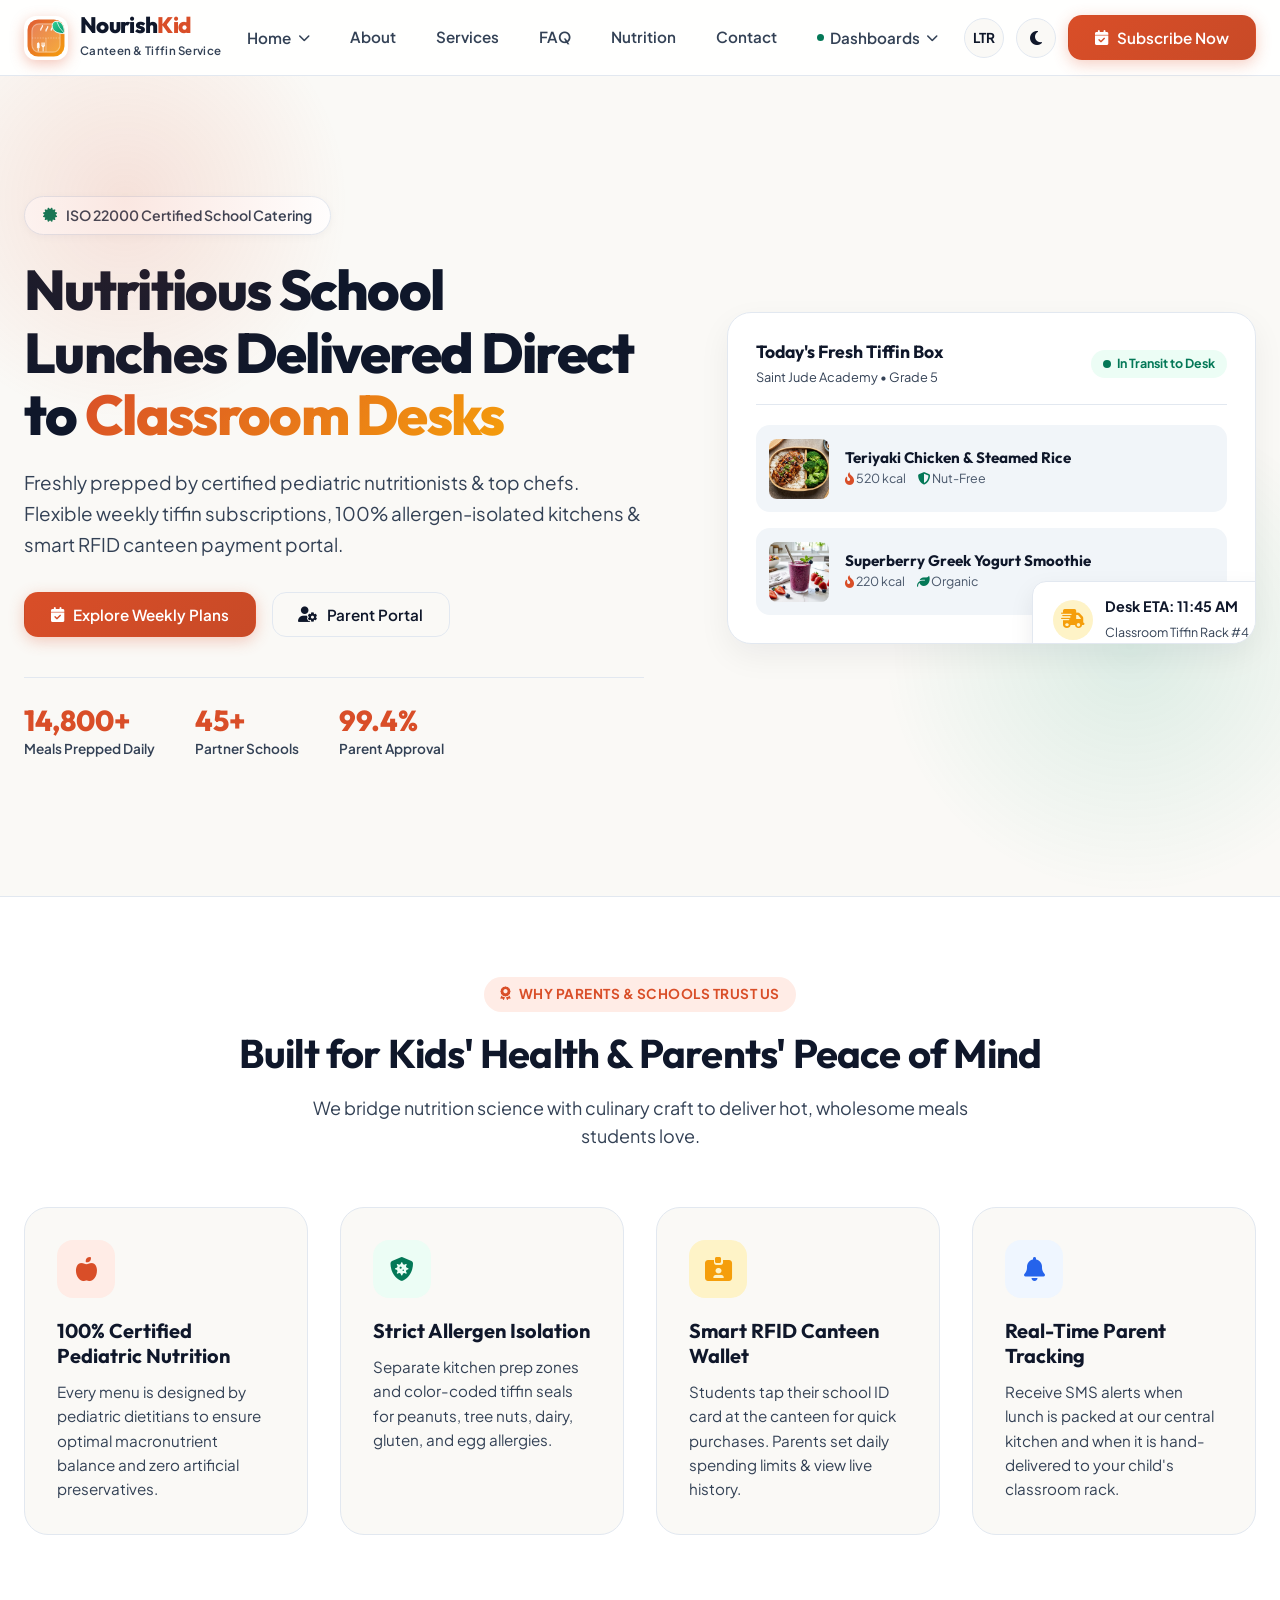
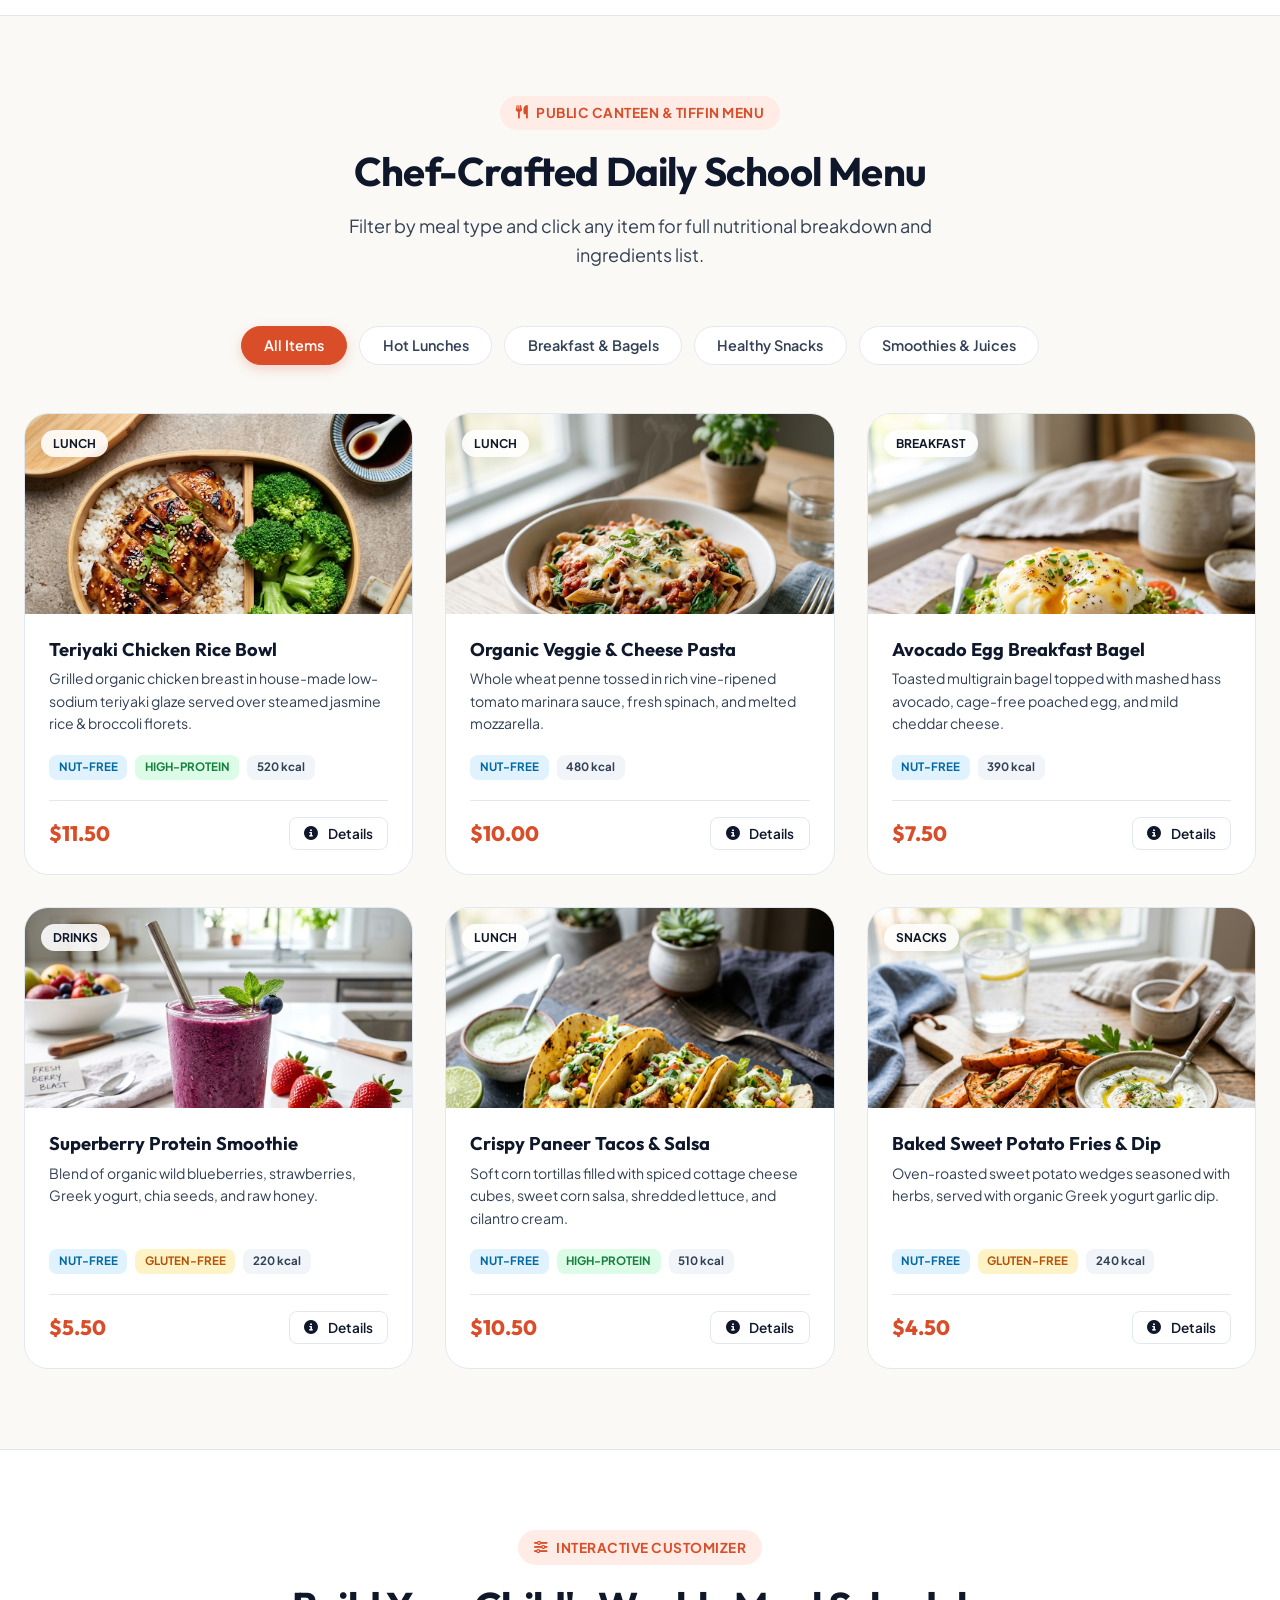
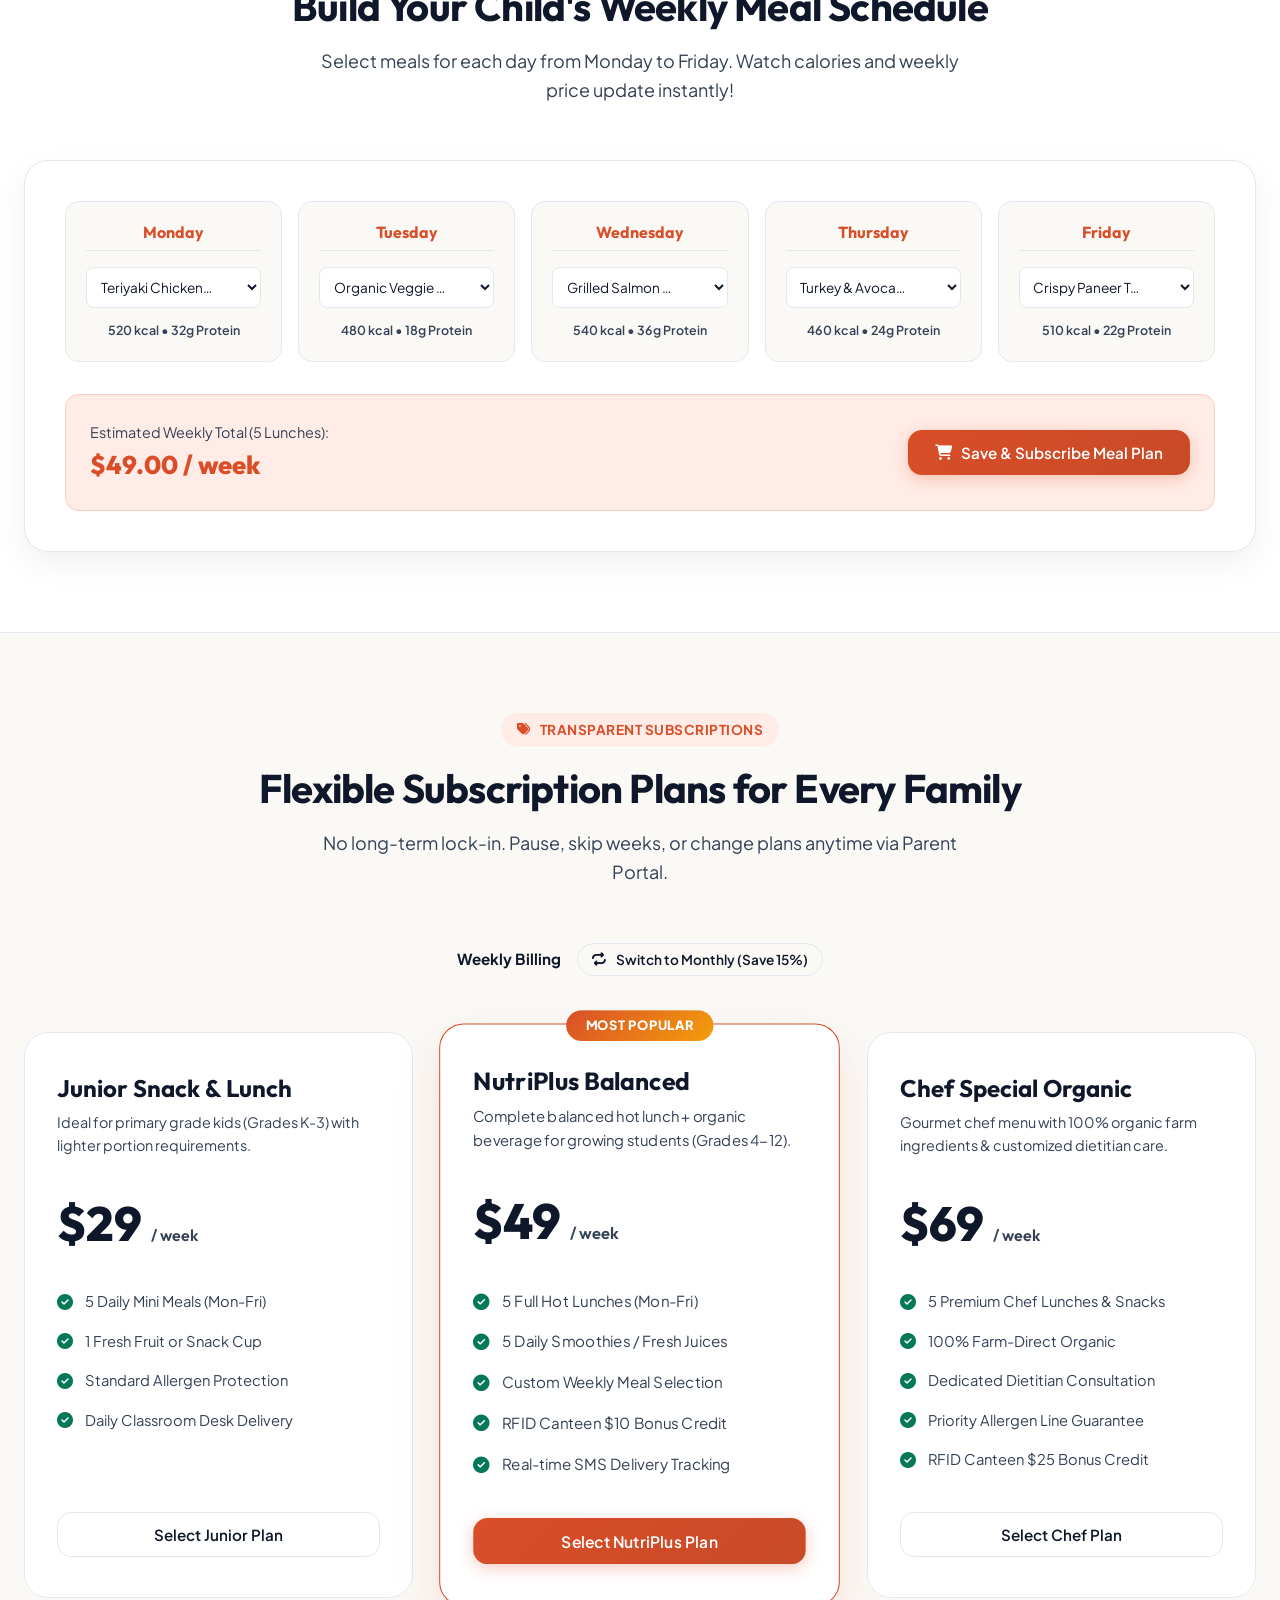
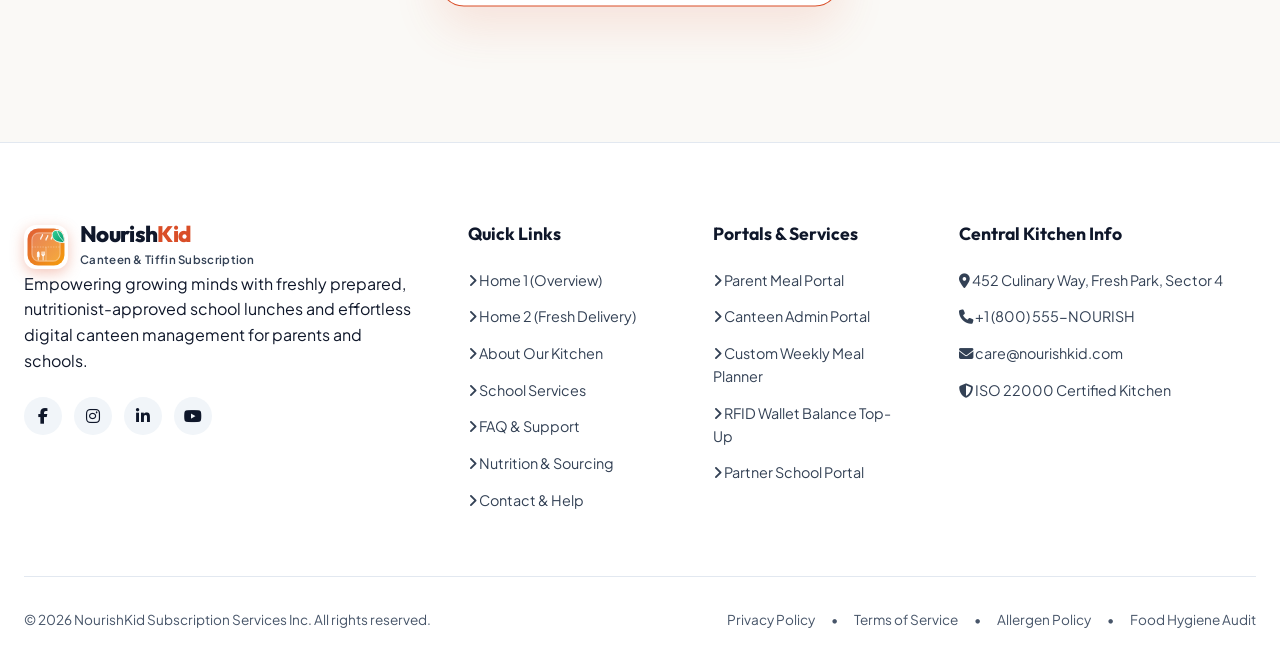
==== commit 2056970f: "Add login and signup pages, fix RTL toggle, fix contrast in home2" ====
--- a/index.html
+++ b/index.html
@@ -1,492 +1,508 @@
-<!DOCTYPE html>
-<html lang="en" dir="ltr" data-theme="light">
-
-<head>
-  <meta charset="UTF-8">
-  <meta name="viewport" content="width=device-width, initial-scale=1.0">
-  <title>NourishKid - School Canteen & Tiffin Subscription Service</title>
-  <meta name="description"
-    content="Premium school canteen management, fresh tiffin subscription service, and interactive parent portal for healthy daily school meals.">
-
-  <!-- Google Fonts: Outfit & Plus Jakarta Sans -->
-  <link rel="preconnect" href="https://fonts.googleapis.com">
-  <link rel="preconnect" href="https://fonts.gstatic.com" crossorigin>
-  <link
-    href="https://fonts.googleapis.com/css2?family=Outfit:wght@400;500;600;700;800&family=Plus+Jakarta+Sans:wght@400;500;600;700&display=swap"
-    rel="stylesheet">
-
-  <!-- FontAwesome Icons -->
-  <link rel="stylesheet" href="https://cdnjs.cloudflare.com/ajax/libs/font-awesome/6.5.1/css/all.min.css">
-
-  <link rel="stylesheet" href="./src/style.css">
-</head>
-
-<body>
-  <!-- Global Navigation Header -->
-  <header class="site-header" id="site-header">
-    <div class="nav-container">
-      <!-- Brand Logo with Inline Vector SVG -->
-      <a href="#" class="brand-logo" id="brand-home-link">
-        <svg xmlns="http://www.w3.org/2000/svg" viewBox="0 0 100 100" class="brand-logo-img">
-          <defs>
-            <linearGradient id="nk-bg-grad" x1="0%" y1="0%" x2="100%" y2="100%">
-              <stop offset="0%" stop-color="#E05D38" />
-              <stop offset="100%" stop-color="#F59E0B" />
-            </linearGradient>
-            <linearGradient id="nk-leaf-grad" x1="0%" y1="0%" x2="100%" y2="100%">
-              <stop offset="0%" stop-color="#34D399" />
-              <stop offset="100%" stop-color="#059669" />
-            </linearGradient>
-          </defs>
-          <rect x="8" y="8" width="84" height="84" rx="24" fill="url(#nk-bg-grad)" />
-          <rect x="18" y="18" width="64" height="64" rx="16" fill="#FFFFFF" fill-opacity="0.18" stroke="#FFFFFF"
-            stroke-width="2.5" stroke-opacity="0.4" />
-          <path d="M 18 50 L 82 50" stroke="#FFFFFF" stroke-width="2.5" stroke-opacity="0.3" stroke-dasharray="3 3" />
-          <path d="M 50 50 L 50 82" stroke="#FFFFFF" stroke-width="2.5" stroke-opacity="0.3" />
-          <path d="M 38 32 C 38 27 42 27 42 22" stroke="#FFFFFF" stroke-width="3" stroke-linecap="round" fill="none"
-            opacity="0.9" />
-          <path d="M 50 34 C 50 29 54 29 54 24" stroke="#FFFFFF" stroke-width="3" stroke-linecap="round" fill="none"
-            opacity="0.9" />
-          <path d="M 62 32 C 62 27 66 27 66 22" stroke="#FFFFFF" stroke-width="3" stroke-linecap="round" fill="none"
-            opacity="0.9" />
-          <g transform="translate(24, 56) scale(0.65)" stroke="#FFFFFF" stroke-width="3" stroke-linecap="round"
-            stroke-linejoin="round" fill="none">
-            <path d="M 10 25 L 10 12 C 10 6 16 6 16 12 L 16 25 M 13 25 L 13 36" fill="#FFFFFF" />
-            <path d="M 26 8 L 26 18 M 30 8 L 30 18 M 34 8 L 34 18 M 26 18 C 26 24 34 24 34 18 M 30 24 L 30 36"
-              fill="#FFFFFF" />
-          </g>
-          <g transform="translate(62, 10)">
-            <path d="M 12 2 C 26 2 30 16 30 30 C 16 30 2 26 2 12 C 2 6 6 2 12 2 Z" fill="url(#nk-leaf-grad)"
-              stroke="#FFFFFF" stroke-width="2" />
-            <path d="M 12 2 Q 16 16 30 30" stroke="#FFFFFF" stroke-width="2" stroke-linecap="round" fill="none"
-              opacity="0.8" />
-          </g>
-        </svg>
-        <div class="logo-text">
-          <span class="logo-title">Nourish<span class="highlight">Kid</span></span>
-          <span class="logo-subtitle">Canteen & Tiffin Service</span>
-        </div>
-      </a>
-
-      <!-- Navigation Links -->
-      <nav class="nav-menu" id="nav-menu">
-        <ul class="nav-list">
-          <!-- Home Dropdown -->
-          <li class="nav-item has-dropdown">
-            <button class="nav-link dropdown-toggle" aria-expanded="false" id="home-dropdown-btn">
-              <span>Home</span>
-              <i class="fa-solid fa-chevron-down dropdown-arrow"></i>
-            </button>
-            <div class="dropdown-menu">
-              <a href="./index.html" class="dropdown-item active" >
-                <div class="dropdown-icon"><i class="fa-solid fa-store"></i></div>
-                <div class="dropdown-info">
-                  <span class="item-title">Home 1: Canteen & Subscriptions</span>
-                  <span class="item-desc">Classic overview, menu tiers & weekly builder</span>
-                </div>
-              </a>
-              <a href="./home2.html" class="dropdown-item" >
-                <div class="dropdown-icon"><i class="fa-solid fa-truck-ramp-box"></i></div>
-                <div class="dropdown-info">
-                  <span class="item-title">Home 2: Fresh Delivery & Schools</span>
-                  <span class="item-desc">Daily kitchen pipeline & school network</span>
-                </div>
-              </a>
-            </div>
-          </li>
-
-          <!-- Direct Links -->
-          <li class="nav-item">
-            <a href="./about.html" class="nav-link" >About</a>
-          </li>
-          <li class="nav-item">
-            <a href="./services.html" class="nav-link" >Services</a>
-          </li>
-          
-          <li class="nav-item">
-            <a href="./faq.html" class="nav-link" >FAQ</a>
-          </li>
-          <li class="nav-item">
-            <a href="./nutrition.html" class="nav-link" >Nutrition</a>
-          </li>
-          <li class="nav-item">
-            <a href="./contact.html" class="nav-link" >Contact</a>
-          </li>
-
-          <!-- Dashboards Dropdown -->
-          <li class="nav-item has-dropdown">
-            <button class="nav-link dropdown-toggle" aria-expanded="false" id="dashboard-dropdown-btn">
-              <span class="badge-dot"></span>
-              <span>Dashboards</span>
-              <i class="fa-solid fa-chevron-down dropdown-arrow"></i>
-            </button>
-            <div class="dropdown-menu">
-              <a href="./parent-dashboard.html" class="dropdown-item">
-                <div class="dropdown-icon user-icon"><i class="fa-solid fa-user-gear"></i></div>
-                <div class="dropdown-info">
-                  <span class="item-title">User / Parent Dashboard</span>
-                  <span class="item-desc">Weekly meal plans, allergies & billing</span>
-                </div>
-              </a>
-              <a href="./admin-dashboard.html" class="dropdown-item">
-                <div class="dropdown-icon admin-icon"><i class="fa-solid fa-chart-line"></i></div>
-                <div class="dropdown-info">
-                  <span class="item-title">Admin Dashboard</span>
-                  <span class="item-desc">Menu manager, prep metrics & revenue</span>
-                </div>
-              </a>
-            </div>
-          </li>
-        </ul>
-      </nav>
-
-      <!-- Right Header Actions -->
-      <div class="nav-actions">
-        <!-- RTL/LTR Toggle -->
-        <button class="topbar-icon-btn" aria-label="Toggle Direction Mode" title="Toggle RTL/LTR" type="button"
-          onclick="if(window.app){window.app.toggleDir();}else{var html=document.documentElement; var next=html.getAttribute('dir')==='ltr'?'rtl':'ltr'; html.setAttribute('dir', next); localStorage.setItem('nk_dir', next);}">
-          <i class="fa-solid fa-language"></i>
-        </button>
-
-        <!-- Dark / Light Theme Toggle Switch -->
-        <button class="topbar-icon-btn" aria-label="Toggle Light/Dark Theme" title="Toggle Theme" type="button"
-          onclick="if(window.app){window.app.toggleTheme();}else{var html=document.documentElement; var next=html.getAttribute('data-theme')==='light'?'dark':'light'; html.setAttribute('data-theme', next); localStorage.setItem('nk_theme', next); var icon=document.getElementById('theme-icon'); if(icon){icon.className=next==='dark'?'fa-solid fa-sun':'fa-solid fa-moon';}}">
-          <i class="fa-solid fa-moon" id="theme-icon"></i>
-        </button>
-
-        <!-- Mobile Navigation Toggle -->
-        <button id="mobile-menu-btn" class="btn-mobile-menu" aria-label="Toggle Menu">
-          <i class="fa-solid fa-bars"></i>
-        </button>
-
-        <!-- CTA Subscribe Button -->
-        <button class="btn btn-primary nav-cta-btn" id="open-subscribe-modal-btn">
-          <i class="fa-solid fa-calendar-check"></i>
-          <span>Subscribe Now</span>
-        </button>
-      </div>
-    </div>
-  </header>
-
-  <!-- Main View Container (Pre-rendered for direct file viewing and server viewing) -->
-  <main id="app-view-container">
-    <div class="view-section active-view" id="view-home-1">
-      <section class="hero-wrapper">
-        <div class="hero-glow-1"></div>
-        <div class="hero-glow-2"></div>
-        <div class="container">
-          <div class="hero-grid">
-            <div class="hero-content">
-              <div class="hero-badge">
-                <i class="fa-solid fa-certificate"></i>
-                <span>ISO 22000 Certified School Catering</span>
-              </div>
-              <h1 class="hero-title">
-                Nutritious School Lunches Delivered Direct to <span class="text-gradient">Classroom Desks</span>
-              </h1>
-              <p class="hero-description">
-                Freshly prepped by certified pediatric nutritionists & top chefs. Flexible weekly tiffin subscriptions,
-                100% allergen-isolated kitchens & smart RFID canteen payment portal.
-              </p>
-              <div class="hero-cta-group">
-                <button class="btn btn-primary btn-lg"
-                  onclick="window.app ? window.app.openSubscribeModal() : alert('Subscription Modal Activated')">
-                  <i class="fa-solid fa-calendar-check"></i>
-                  <span>Explore Weekly Plans</span>
-                </button>
-                <button class="btn btn-outline btn-lg" onclick="window.location.href='./parent-dashboard.html'">
-                  <i class="fa-solid fa-user-gear"></i>
-                  <span>Parent Portal</span>
-                </button>
-              </div>
-              <div class="hero-stats-row">
-                <div class="stat-item">
-                  <h3>14,800+</h3>
-                  <p>Meals Prepped Daily</p>
-                </div>
-                <div class="stat-item">
-                  <h3>45+</h3>
-                  <p>Partner Schools</p>
-                </div>
-                <div class="stat-item">
-                  <h3>99.4%</h3>
-                  <p>Parent Approval</p>
-                </div>
-              </div>
-            </div>
-
-            <div class="hero-visual-card">
-              <div class="card-top-bar">
-                <div>
-                  <h4>Today's Fresh Tiffin Box</h4>
-                  <span style="font-size: 0.8rem; color: var(--text-muted);">Saint Jude Academy • Grade 5</span>
-                </div>
-                <span class="status-pill">
-                  <span class="pulse-dot"></span>
-                  <span>In Transit to Desk</span>
-                </span>
-              </div>
-
-              <div class="hero-meal-preview">
-                <div class="preview-meal-item">
-                  <img src="./src/assets/teriyaki_chicken.png" alt="Teriyaki Chicken" style="width: 60px; height: 60px; border-radius: 8px; object-fit: cover;">
-                  <div class="meal-details">
-                    <h5>Teriyaki Chicken & Steamed Rice</h5>
-                    <div class="meal-meta">
-                      <span><i class="fa-solid fa-fire-flame-curved" style="color: var(--primary);"></i> 520 kcal</span>
-                      <span><i class="fa-solid fa-shield-halved" style="color: var(--secondary);"></i> Nut-Free</span>
-                    </div>
-                  </div>
-                </div>
-
-                <div class="preview-meal-item">
-                  <img src="./src/assets/berry_smoothie.png" alt="Superberry Smoothie" style="width: 60px; height: 60px; border-radius: 8px; object-fit: cover;">
-                  <div class="meal-details">
-                    <h5>Superberry Greek Yogurt Smoothie</h5>
-                    <div class="meal-meta">
-                      <span><i class="fa-solid fa-fire-flame-curved" style="color: var(--primary);"></i> 220 kcal</span>
-                      <span><i class="fa-solid fa-leaf" style="color: var(--secondary);"></i> Organic</span>
-                    </div>
-                  </div>
-                </div>
-              </div>
-
-              <div class="floating-badge">
-                <div class="badge-icon"><i class="fa-solid fa-truck-fast"></i></div>
-                <div>
-                  <strong style="font-size: 0.9rem; display: block;">Desk ETA: 11:45 AM</strong>
-                  <span style="font-size: 0.78rem; color: var(--text-muted);">Classroom Tiffin Rack #4</span>
-                </div>
-              </div>
-            </div>
-          </div>
-        </div>
-      </section>
-
-      <!-- Trust Badges -->
-      <section class="features-section">
-        <div class="container">
-          <div class="section-header text-center">
-            <span class="section-tag"><i class="fa-solid fa-award"></i> Why Parents & Schools Trust Us</span>
-            <h2 class="section-title">Built for Kids' Health & Parents' Peace of Mind</h2>
-            <p class="section-subtitle">We bridge nutrition science with culinary craft to deliver hot, wholesome meals
-              students love.</p>
-          </div>
-
-          <div class="container">
-          <div class="alternating-row">
-            <div class="split-image-container"><i class="fa-solid fa-quote-left"></i></div>
-            <div>
-              <p style="font-size: 1.2rem; font-style: italic;">"The Tiffin service has been a lifesaver. My son actually looks forward to lunch, and I love the organic ingredients!"</p>
-              <h4 style="margin-top: 15px; color: var(--primary);">- Sarah M., Parent</h4>
-            </div>
-          </div>
-          <div class="alternating-row">
-            <div class="split-image-container" style="background: var(--secondary-light);"><i class="fa-solid fa-shield-halved"></i></div>
-            <div>
-              <p style="font-size: 1.2rem; font-style: italic;">"The allergy isolation protocols gave us the peace of mind we needed to finally subscribe to a school lunch program."</p>
-              <h4 style="margin-top: 15px; color: var(--secondary);">- James T., Parent</h4>
-            </div>
-          </div>
-        </div>
-      </section>
-
-      <!-- App Download Banner -->
-      <section class="hero-wrapper" style="background: linear-gradient(135deg, var(--primary) 0%, var(--primary-light) 100%); color: white; padding: 4rem 1rem;">
-        <div class="container text-center">
-          <h2 class="hero-title" style="color: white; font-size: 2.5rem;">Manage Meals on the Go</h2>
-          <p class="hero-description" style="color: rgba(255,255,255,0.9); max-width: 600px; margin: 0 auto 2rem auto;">
-            Download the NourishKid Parent Portal app to pause subscriptions, top up RFID wallets, and track nutrition directly from your phone.
-          </p>
-          <div>
-            <button class="btn btn-outline" style="color: white; border-color: white; margin: 0 10px;"><i class="fa-brands fa-apple"></i> App Store</button>
-            <button class="btn btn-outline" style="color: white; border-color: white; margin: 0 10px;"><i class="fa-brands fa-google-play"></i> Google Play</button>
-          </div>
-        </div>
-      </section>
-</div>
-  </main>
-
-  <!-- Global Footer -->
-  <footer class="site-footer">
-    <div class="footer-container">
-      <div class="footer-grid">
-        <div class="footer-col brand-col">
-          <div class="brand-logo footer-logo">
-            <svg xmlns="http://www.w3.org/2000/svg" viewBox="0 0 100 100" class="brand-logo-img">
-              <rect x="8" y="8" width="84" height="84" rx="24" fill="url(#nk-bg-grad)" />
-              <rect x="18" y="18" width="64" height="64" rx="16" fill="#FFFFFF" fill-opacity="0.18" stroke="#FFFFFF"
-                stroke-width="2.5" stroke-opacity="0.4" />
-              <path d="M 18 50 L 82 50" stroke="#FFFFFF" stroke-width="2.5" stroke-opacity="0.3"
-                stroke-dasharray="3 3" />
-              <path d="M 50 50 L 50 82" stroke="#FFFFFF" stroke-width="2.5" stroke-opacity="0.3" />
-              <path d="M 38 32 C 38 27 42 27 42 22" stroke="#FFFFFF" stroke-width="3" stroke-linecap="round" fill="none"
-                opacity="0.9" />
-              <path d="M 50 34 C 50 29 54 29 54 24" stroke="#FFFFFF" stroke-width="3" stroke-linecap="round" fill="none"
-                opacity="0.9" />
-              <path d="M 62 32 C 62 27 66 27 66 22" stroke="#FFFFFF" stroke-width="3" stroke-linecap="round" fill="none"
-                opacity="0.9" />
-              <g transform="translate(24, 56) scale(0.65)" stroke="#FFFFFF" stroke-width="3" stroke-linecap="round"
-                stroke-linejoin="round" fill="none">
-                <path d="M 10 25 L 10 12 C 10 6 16 6 16 12 L 16 25 M 13 25 L 13 36" fill="#FFFFFF" />
-                <path d="M 26 8 L 26 18 M 30 8 L 30 18 M 34 8 L 34 18 M 26 18 C 26 24 34 24 34 18 M 30 24 L 30 36"
-                  fill="#FFFFFF" />
-              </g>
-              <g transform="translate(62, 10)">
-                <path d="M 12 2 C 26 2 30 16 30 30 C 16 30 2 26 2 12 C 2 6 6 2 12 2 Z" fill="url(#nk-leaf-grad)"
-                  stroke="#FFFFFF" stroke-width="2" />
-                <path d="M 12 2 Q 16 16 30 30" stroke="#FFFFFF" stroke-width="2" stroke-linecap="round" fill="none"
-                  opacity="0.8" />
-              </g>
-            </svg>
-            <div class="logo-text">
-              <span class="logo-title">Nourish<span class="highlight">Kid</span></span>
-              <span class="logo-subtitle">Canteen & Tiffin Subscription</span>
-            </div>
-          </div>
-          <p class="footer-desc">
-            Empowering growing minds with freshly prepared, nutritionist-approved school lunches and effortless digital
-            canteen management for parents and schools.
-          </p>
-          <div class="social-links">
-            <a href="#" class="social-icon" aria-label="Facebook"><i class="fa-brands fa-facebook-f"></i></a>
-            <a href="#" class="social-icon" aria-label="Instagram"><i class="fa-brands fa-instagram"></i></a>
-            <a href="#" class="social-icon" aria-label="LinkedIn"><i class="fa-brands fa-linkedin-in"></i></a>
-            <a href="#" class="social-icon" aria-label="YouTube"><i class="fa-brands fa-youtube"></i></a>
-          </div>
-        </div>
-
-        <div class="footer-col">
-          <h4 class="footer-heading">Quick Links</h4>
-          <ul class="footer-links">
-            <li><a href="./index.html" class="view-trigger" ><i class="fa-solid fa-angle-right"></i>
-                Home 1 (Overview)</a></li>
-            <li><a href="./home2.html" class="view-trigger" ><i class="fa-solid fa-angle-right"></i>
-                Home 2 (Fresh Delivery)</a></li>
-            <li><a href="./about.html" class="view-trigger" ><i class="fa-solid fa-angle-right"></i>
-                About Our Kitchen</a></li>
-            <li><a href="./services.html" class="view-trigger" ><i
-                  class="fa-solid fa-angle-right"></i> School Services</a></li>
-            
-            <li><a href="./faq.html" class="view-trigger" ><i
-                  class="fa-solid fa-angle-right"></i> FAQ & Support</a></li>
-            <li><a href="./nutrition.html" class="view-trigger" ><i
-                  class="fa-solid fa-angle-right"></i> Nutrition & Sourcing</a></li>
-            <li><a href="./contact.html" class="view-trigger" ><i
-                  class="fa-solid fa-angle-right"></i> Contact & Help</a></li>
-          </ul>
-        </div>
-
-        <div class="footer-col">
-          <h4 class="footer-heading">Portals & Services</h4>
-          <ul class="footer-links">
-            <li><a href="./parent-dashboard.html"><i class="fa-solid fa-angle-right"></i> Parent Meal Portal</a></li>
-            <li><a href="./admin-dashboard.html"><i class="fa-solid fa-angle-right"></i> Canteen Admin Portal</a></li>
-            <li><a href="#" id="footer-weekly-plan-btn"><i class="fa-solid fa-angle-right"></i> Custom Weekly Meal
-                Planner</a></li>
-            <li><a href="#" id="footer-rfid-wallet-btn"><i class="fa-solid fa-angle-right"></i> RFID Wallet Balance
-                Top-Up</a></li>
-            <li><a href="#" id="footer-school-partner-btn"><i class="fa-solid fa-angle-right"></i> Partner School
-                Portal</a></li>
-          </ul>
-        </div>
-
-        <div class="footer-col">
-          <h4 class="footer-heading">Central Kitchen Info</h4>
-          <ul class="contact-info">
-            <li><i class="fa-solid fa-location-dot"></i> 452 Culinary Way, Fresh Park, Sector 4</li>
-            <li><i class="fa-solid fa-phone"></i> +1 (800) 555-NOURISH</li>
-            <li><i class="fa-solid fa-envelope"></i> care@nourishkid.com</li>
-            <li><i class="fa-solid fa-shield-halved"></i> ISO 22000 Certified Kitchen</li>
-          </ul>
-        </div>
-      </div>
-
-      <div class="footer-bottom">
-        <p>&copy; 2026 NourishKid Subscription Services Inc. All rights reserved.</p>
-        <div class="bottom-links">
-          <a href="#">Privacy Policy</a>
-          <span>•</span>
-          <a href="#">Terms of Service</a>
-          <span>•</span>
-          <a href="#">Allergen Policy</a>
-          <span>•</span>
-          <a href="#">Food Hygiene Audit</a>
-        </div>
-      </div>
-    </div>
-  </footer>
-
-  <!-- Modal: Quick Subscription Builder -->
-  <div class="modal-backdrop" id="subscribe-modal">
-    <div class="modal-card">
-      <button class="modal-close" id="modal-close-btn">&times;</button>
-      <div class="modal-header">
-        <div class="modal-icon"><i class="fa-solid fa-box-open"></i></div>
-        <div>
-          <h3 class="modal-title">Subscribe to Weekly Tiffin Plan</h3>
-          <p class="modal-subtitle">Choose your plan, student school & allergy settings</p>
-        </div>
-      </div>
-      <div class="modal-body">
-        <form id="subscribe-form">
-          <div class="form-grid">
-            <div class="form-group">
-              <label for="modal-student-name">Student Full Name</label>
-              <input type="text" id="modal-student-name" class="form-input" placeholder="e.g. Liam Davis" required>
-            </div>
-            <div class="form-group">
-              <label for="modal-school-name">School / College</label>
-              <select id="modal-school-name" class="form-select" required>
-                <option value="Saint Jude Academy">Saint Jude Academy</option>
-                <option value="Oakridge International">Oakridge International</option>
-                <option value="Greenwood High School">Greenwood High School</option>
-                <option value="Cambridge Prep School">Cambridge Prep School</option>
-              </select>
-            </div>
-            <div class="form-group">
-              <label for="modal-grade">Grade & Section</label>
-              <input type="text" id="modal-grade" class="form-input" placeholder="e.g. Grade 5 - Section B" required>
-            </div>
-            <div class="form-group">
-              <label for="modal-plan-tier">Meal Plan Tier</label>
-              <select id="modal-plan-tier" class="form-select" required>
-                <option value="NutriPlus Balanced Plan - $49/wk">NutriPlus Balanced ($49/week)</option>
-                <option value="Chef Special Organic Tiffin - $69/wk">Chef Special Organic ($69/week)</option>
-                <option value="Junior Lite Snack Plan - $29/wk">Junior Lite Snack ($29/week)</option>
-              </select>
-            </div>
-          </div>
-
-          <div class="form-group">
-            <label>Dietary Restrictions / Allergies</label>
-            <div class="checkbox-group">
-              <label class="checkbox-label"><input type="checkbox" name="allergy" value="Nut-Free" checked>
-                Nut-Free</label>
-              <label class="checkbox-label"><input type="checkbox" name="allergy" value="Gluten-Free">
-                Gluten-Free</label>
-              <label class="checkbox-label"><input type="checkbox" name="allergy" value="Dairy-Free"> Dairy-Free</label>
-              <label class="checkbox-label"><input type="checkbox" name="allergy" value="Jain/Halal">
-                Halal/Vegetarian</label>
-            </div>
-          </div>
-
-          <div class="modal-summary">
-            <div class="summary-item"><span>Total Weekly Billing:</span> <strong id="modal-summary-price">$49.00 /
-                week</strong></div>
-            <div class="summary-item"><span>Delivery Desk:</span> <span>Classroom Tiffin Rack #4</span></div>
-          </div>
-
-          <button type="submit" class="btn btn-primary btn-block">Confirm Subscription & Start Next Week</button>
-        </form>
-      </div>
-    </div>
-  </div>
-
-  <!-- Toast Notification Container -->
-  <div id="toast-container" class="toast-container"></div>
-
-  <script src="./src/main.js"></script>
-</body>
-
+<!DOCTYPE html>
+<html lang="en" dir="ltr" data-theme="light">
+
+<head>
+  <link rel="icon" type="image/svg+xml" href="favicon.svg">
+  <meta charset="UTF-8">
+  <meta name="viewport" content="width=device-width, initial-scale=1.0">
+  <title>NourishKid - School Canteen & Tiffin Subscription Service</title>
+  <meta name="description"
+    content="Premium school canteen management, fresh tiffin subscription service, and interactive parent portal for healthy daily school meals.">
+
+  <!-- Google Fonts: Outfit & Plus Jakarta Sans -->
+  <link rel="preconnect" href="https://fonts.googleapis.com">
+  <link rel="preconnect" href="https://fonts.gstatic.com" crossorigin>
+  <link
+    href="https://fonts.googleapis.com/css2?family=Outfit:wght@400;500;600;700;800&family=Plus+Jakarta+Sans:wght@400;500;600;700&display=swap"
+    rel="stylesheet">
+
+  <!-- FontAwesome Icons -->
+  <link rel="stylesheet" href="https://cdnjs.cloudflare.com/ajax/libs/font-awesome/6.5.1/css/all.min.css">
+
+  <link rel="stylesheet" href="./src/style.css">
+
+  <style>
+    /* Full Height Hero Fix */
+    .hero-wrapper {
+      min-height: calc(100vh - 80px) !important;
+      display: flex !important;
+      background-size: cover !important;
+      background-position: center !important;
+      background-repeat: no-repeat !important;
+      align-items: center !important;
+    }
+    .hero-wrapper > .container {
+      width: 100%;
+    }
+  </style>
+</head>
+
+<body>
+  <!-- Global Navigation Header -->
+  <header class="site-header" id="site-header">
+    <div class="nav-container">
+      <!-- Brand Logo with Inline Vector SVG -->
+      <a href="#" class="brand-logo" id="brand-home-link">
+        <svg xmlns="http://www.w3.org/2000/svg" viewBox="0 0 100 100" class="brand-logo-img">
+          <defs>
+            <linearGradient id="nk-bg-grad" x1="0%" y1="0%" x2="100%" y2="100%">
+              <stop offset="0%" stop-color="#E05D38" />
+              <stop offset="100%" stop-color="#F59E0B" />
+            </linearGradient>
+            <linearGradient id="nk-leaf-grad" x1="0%" y1="0%" x2="100%" y2="100%">
+              <stop offset="0%" stop-color="#34D399" />
+              <stop offset="100%" stop-color="#059669" />
+            </linearGradient>
+          </defs>
+          <rect x="8" y="8" width="84" height="84" rx="24" fill="url(#nk-bg-grad)" />
+          <rect x="18" y="18" width="64" height="64" rx="16" fill="#FFFFFF" fill-opacity="0.18" stroke="#FFFFFF"
+            stroke-width="2.5" stroke-opacity="0.4" />
+          <path d="M 18 50 L 82 50" stroke="#FFFFFF" stroke-width="2.5" stroke-opacity="0.3" stroke-dasharray="3 3" />
+          <path d="M 50 50 L 50 82" stroke="#FFFFFF" stroke-width="2.5" stroke-opacity="0.3" />
+          <path d="M 38 32 C 38 27 42 27 42 22" stroke="#FFFFFF" stroke-width="3" stroke-linecap="round" fill="none"
+            opacity="0.9" />
+          <path d="M 50 34 C 50 29 54 29 54 24" stroke="#FFFFFF" stroke-width="3" stroke-linecap="round" fill="none"
+            opacity="0.9" />
+          <path d="M 62 32 C 62 27 66 27 66 22" stroke="#FFFFFF" stroke-width="3" stroke-linecap="round" fill="none"
+            opacity="0.9" />
+          <g transform="translate(24, 56) scale(0.65)" stroke="#FFFFFF" stroke-width="3" stroke-linecap="round"
+            stroke-linejoin="round" fill="none">
+            <path d="M 10 25 L 10 12 C 10 6 16 6 16 12 L 16 25 M 13 25 L 13 36" fill="#FFFFFF" />
+            <path d="M 26 8 L 26 18 M 30 8 L 30 18 M 34 8 L 34 18 M 26 18 C 26 24 34 24 34 18 M 30 24 L 30 36"
+              fill="#FFFFFF" />
+          </g>
+          <g transform="translate(62, 10)">
+            <path d="M 12 2 C 26 2 30 16 30 30 C 16 30 2 26 2 12 C 2 6 6 2 12 2 Z" fill="url(#nk-leaf-grad)"
+              stroke="#FFFFFF" stroke-width="2" />
+            <path d="M 12 2 Q 16 16 30 30" stroke="#FFFFFF" stroke-width="2" stroke-linecap="round" fill="none"
+              opacity="0.8" />
+          </g>
+        </svg>
+        <div class="logo-text">
+          <span class="logo-title">Nourish<span class="highlight">Kid</span></span>
+          <span class="logo-subtitle">Canteen & Tiffin Service</span>
+        </div>
+      </a>
+
+      <!-- Navigation Links -->
+      <nav class="nav-menu" id="nav-menu">
+        <ul class="nav-list">
+          <!-- Home Dropdown -->
+          <li class="nav-item has-dropdown">
+            <button class="nav-link dropdown-toggle" aria-expanded="false" id="home-dropdown-btn">
+              <span>Home</span>
+              <i class="fa-solid fa-chevron-down dropdown-arrow"></i>
+            </button>
+            <div class="dropdown-menu">
+              <a href="./index.html" class="dropdown-item active" >
+                <div class="dropdown-icon"><i class="fa-solid fa-store"></i></div>
+                <div class="dropdown-info">
+                  <span class="item-title">Home 1: Canteen & Subscriptions</span>
+                  <span class="item-desc">Classic overview, menu tiers & weekly builder</span>
+                </div>
+              </a>
+              <a href="./home2.html" class="dropdown-item" >
+                <div class="dropdown-icon"><i class="fa-solid fa-truck-ramp-box"></i></div>
+                <div class="dropdown-info">
+                  <span class="item-title">Home 2: Fresh Delivery & Schools</span>
+                  <span class="item-desc">Daily kitchen pipeline & school network</span>
+                </div>
+              </a>
+            </div>
+          </li>
+
+          <!-- Direct Links -->
+          <li class="nav-item">
+            <a href="./about.html" class="nav-link" >About</a>
+          </li>
+          <li class="nav-item">
+            <a href="./services.html" class="nav-link" >Services</a>
+          </li>
+          
+          <li class="nav-item">
+            <a href="./faq.html" class="nav-link" >FAQ</a>
+          </li>
+          <li class="nav-item">
+            <a href="./nutrition.html" class="nav-link" >Nutrition</a>
+          </li>
+          <li class="nav-item">
+            <a href="./contact.html" class="nav-link" >Contact</a>
+          </li>
+
+          <!-- Dashboards Dropdown -->
+          <li class="nav-item has-dropdown">
+            <button class="nav-link dropdown-toggle" aria-expanded="false" id="dashboard-dropdown-btn">
+              <span class="badge-dot"></span>
+              <span>Dashboards</span>
+              <i class="fa-solid fa-chevron-down dropdown-arrow"></i>
+            </button>
+            <div class="dropdown-menu">
+              <a href="./parent-dashboard.html" class="dropdown-item">
+                <div class="dropdown-icon user-icon"><i class="fa-solid fa-user-gear"></i></div>
+                <div class="dropdown-info">
+                  <span class="item-title">User / Parent Dashboard</span>
+                  <span class="item-desc">Weekly meal plans, allergies & billing</span>
+                </div>
+              </a>
+              <a href="./admin-dashboard.html" class="dropdown-item">
+                <div class="dropdown-icon admin-icon"><i class="fa-solid fa-chart-line"></i></div>
+                <div class="dropdown-info">
+                  <span class="item-title">Admin Dashboard</span>
+                  <span class="item-desc">Menu manager, prep metrics & revenue</span>
+                </div>
+              </a>
+            </div>
+          </li>
+        </ul>
+      </nav>
+
+      <!-- Right Header Actions -->
+      <div class="nav-actions">
+        <!-- RTL/LTR Toggle -->
+        <button class="topbar-icon-btn" aria-label="Toggle Direction Mode" title="Toggle RTL/LTR" type="button"
+          onclick="if(window.app){window.app.toggleDir();}else{var html=document.documentElement; var next=html.getAttribute('dir')==='ltr'?'rtl':'ltr'; html.setAttribute('dir', next); localStorage.setItem('nk_dir', next); var txt = this.querySelector('.rtl-status-text'); if(txt) txt.textContent = next.toUpperCase();}">
+<span class="rtl-status-text" style="font-weight: 700; font-size: 0.85rem;">LTR</span>
+</button>
+
+        <!-- Dark / Light Theme Toggle Switch -->
+        <button class="topbar-icon-btn" aria-label="Toggle Light/Dark Theme" title="Toggle Theme" type="button"
+          onclick="if(window.app){window.app.toggleTheme();}else{var html=document.documentElement; var next=html.getAttribute('data-theme')==='light'?'dark':'light'; html.setAttribute('data-theme', next); localStorage.setItem('nk_theme', next); var icon=document.getElementById('theme-icon'); if(icon){icon.className=next==='dark'?'fa-solid fa-sun':'fa-solid fa-moon';}}">
+          <i class="fa-solid fa-moon" id="theme-icon"></i>
+        </button>
+
+        <!-- Mobile Navigation Toggle -->
+        <button id="mobile-menu-btn" class="btn-mobile-menu" aria-label="Toggle Menu">
+          <i class="fa-solid fa-bars"></i>
+        </button>
+
+        <!-- CTA Subscribe Button -->
+        <button class="btn btn-primary nav-cta-btn" id="open-subscribe-modal-btn">
+          <i class="fa-solid fa-calendar-check"></i>
+          <span>Subscribe Now</span>
+        </button>
+      </div>
+    </div>
+  </header>
+
+  <!-- Main View Container (Pre-rendered for direct file viewing and server viewing) -->
+  <main id="app-view-container">
+    <div class="view-section active-view" id="view-home-1">
+      <section class="hero-wrapper">
+        <div class="hero-glow-1"></div>
+        <div class="hero-glow-2"></div>
+        <div class="container">
+          <div class="hero-grid">
+            <div class="hero-content">
+              <div class="hero-badge">
+                <i class="fa-solid fa-certificate"></i>
+                <span>ISO 22000 Certified School Catering</span>
+              </div>
+              <h1 class="hero-title">
+                Nutritious School Lunches Delivered Direct to <span class="text-gradient">Classroom Desks</span>
+              </h1>
+              <p class="hero-description">
+                Freshly prepped by certified pediatric nutritionists & top chefs. Flexible weekly tiffin subscriptions,
+                100% allergen-isolated kitchens & smart RFID canteen payment portal.
+              </p>
+              <div class="hero-cta-group">
+                <button class="btn btn-primary btn-lg"
+                  onclick="window.app ? window.app.openSubscribeModal() : alert('Subscription Modal Activated')">
+                  <i class="fa-solid fa-calendar-check"></i>
+                  <span>Explore Weekly Plans</span>
+                </button>
+                <button class="btn btn-outline btn-lg" onclick="window.location.href='./parent-dashboard.html'">
+                  <i class="fa-solid fa-user-gear"></i>
+                  <span>Parent Portal</span>
+                </button>
+              </div>
+              <div class="hero-stats-row">
+                <div class="stat-item">
+                  <h3>14,800+</h3>
+                  <p>Meals Prepped Daily</p>
+                </div>
+                <div class="stat-item">
+                  <h3>45+</h3>
+                  <p>Partner Schools</p>
+                </div>
+                <div class="stat-item">
+                  <h3>99.4%</h3>
+                  <p>Parent Approval</p>
+                </div>
+              </div>
+            </div>
+
+            <div class="hero-visual-card">
+              <div class="card-top-bar">
+                <div>
+                  <h4>Today's Fresh Tiffin Box</h4>
+                  <span style="font-size: 0.8rem; color: var(--text-muted);">Saint Jude Academy • Grade 5</span>
+                </div>
+                <span class="status-pill">
+                  <span class="pulse-dot"></span>
+                  <span>In Transit to Desk</span>
+                </span>
+              </div>
+
+              <div class="hero-meal-preview">
+                <div class="preview-meal-item">
+                  <img src="./src/assets/teriyaki_chicken.png" alt="Teriyaki Chicken" style="width: 60px; height: 60px; border-radius: 8px; object-fit: cover;">
+                  <div class="meal-details">
+                    <h5>Teriyaki Chicken & Steamed Rice</h5>
+                    <div class="meal-meta">
+                      <span><i class="fa-solid fa-fire-flame-curved" style="color: var(--primary);"></i> 520 kcal</span>
+                      <span><i class="fa-solid fa-shield-halved" style="color: var(--secondary);"></i> Nut-Free</span>
+                    </div>
+                  </div>
+                </div>
+
+                <div class="preview-meal-item">
+                  <img src="./src/assets/berry_smoothie.png" alt="Superberry Smoothie" style="width: 60px; height: 60px; border-radius: 8px; object-fit: cover;">
+                  <div class="meal-details">
+                    <h5>Superberry Greek Yogurt Smoothie</h5>
+                    <div class="meal-meta">
+                      <span><i class="fa-solid fa-fire-flame-curved" style="color: var(--primary);"></i> 220 kcal</span>
+                      <span><i class="fa-solid fa-leaf" style="color: var(--secondary);"></i> Organic</span>
+                    </div>
+                  </div>
+                </div>
+              </div>
+
+              <div class="floating-badge">
+                <div class="badge-icon"><i class="fa-solid fa-truck-fast"></i></div>
+                <div>
+                  <strong style="font-size: 0.9rem; display: block;">Desk ETA: 11:45 AM</strong>
+                  <span style="font-size: 0.78rem; color: var(--text-muted);">Classroom Tiffin Rack #4</span>
+                </div>
+              </div>
+            </div>
+          </div>
+        </div>
+      </section>
+
+      <!-- Trust Badges -->
+      <section class="features-section">
+        <div class="container">
+          <div class="section-header text-center">
+            <span class="section-tag"><i class="fa-solid fa-award"></i> Why Parents & Schools Trust Us</span>
+            <h2 class="section-title">Built for Kids' Health & Parents' Peace of Mind</h2>
+            <p class="section-subtitle">We bridge nutrition science with culinary craft to deliver hot, wholesome meals
+              students love.</p>
+          </div>
+
+          <div class="container">
+          <div class="alternating-row">
+            <div class="split-image-container"><i class="fa-solid fa-quote-left"></i></div>
+            <div>
+              <p style="font-size: 1.2rem; font-style: italic;">"The Tiffin service has been a lifesaver. My son actually looks forward to lunch, and I love the organic ingredients!"</p>
+              <h4 style="margin-top: 15px; color: var(--primary);">- Sarah M., Parent</h4>
+            </div>
+          </div>
+          <div class="alternating-row">
+            <div class="split-image-container" style="background: var(--secondary-light);"><i class="fa-solid fa-shield-halved"></i></div>
+            <div>
+              <p style="font-size: 1.2rem; font-style: italic;">"The allergy isolation protocols gave us the peace of mind we needed to finally subscribe to a school lunch program."</p>
+              <h4 style="margin-top: 15px; color: var(--secondary);">- James T., Parent</h4>
+            </div>
+          </div>
+        </div>
+      </section>
+
+      <!-- App Download Banner -->
+      <section class="hero-wrapper" style="background: linear-gradient(135deg, var(--primary) 0%, var(--primary-light) 100%); color: white; padding: 4rem 1rem;">
+        <div class="container text-center">
+          <h2 class="hero-title" style="color: white; font-size: 2.5rem;">Manage Meals on the Go</h2>
+          <p class="hero-description" style="color: rgba(255,255,255,0.9); max-width: 600px; margin: 0 auto 2rem auto;">
+            Download the NourishKid Parent Portal app to pause subscriptions, top up RFID wallets, and track nutrition directly from your phone.
+          </p>
+          <div>
+            <button class="btn btn-outline" style="color: white; border-color: white; margin: 0 10px;"><i class="fa-brands fa-apple"></i> App Store</button>
+            <button class="btn btn-outline" style="color: white; border-color: white; margin: 0 10px;"><i class="fa-brands fa-google-play"></i> Google Play</button>
+          </div>
+        </div>
+      </section>
+</div>
+  </main>
+
+  <!-- Global Footer -->
+  <footer class="site-footer">
+    <div class="footer-container">
+      <div class="footer-grid">
+        <div class="footer-col brand-col">
+          <div class="brand-logo footer-logo">
+            <svg xmlns="http://www.w3.org/2000/svg" viewBox="0 0 100 100" class="brand-logo-img">
+              <rect x="8" y="8" width="84" height="84" rx="24" fill="url(#nk-bg-grad)" />
+              <rect x="18" y="18" width="64" height="64" rx="16" fill="#FFFFFF" fill-opacity="0.18" stroke="#FFFFFF"
+                stroke-width="2.5" stroke-opacity="0.4" />
+              <path d="M 18 50 L 82 50" stroke="#FFFFFF" stroke-width="2.5" stroke-opacity="0.3"
+                stroke-dasharray="3 3" />
+              <path d="M 50 50 L 50 82" stroke="#FFFFFF" stroke-width="2.5" stroke-opacity="0.3" />
+              <path d="M 38 32 C 38 27 42 27 42 22" stroke="#FFFFFF" stroke-width="3" stroke-linecap="round" fill="none"
+                opacity="0.9" />
+              <path d="M 50 34 C 50 29 54 29 54 24" stroke="#FFFFFF" stroke-width="3" stroke-linecap="round" fill="none"
+                opacity="0.9" />
+              <path d="M 62 32 C 62 27 66 27 66 22" stroke="#FFFFFF" stroke-width="3" stroke-linecap="round" fill="none"
+                opacity="0.9" />
+              <g transform="translate(24, 56) scale(0.65)" stroke="#FFFFFF" stroke-width="3" stroke-linecap="round"
+                stroke-linejoin="round" fill="none">
+                <path d="M 10 25 L 10 12 C 10 6 16 6 16 12 L 16 25 M 13 25 L 13 36" fill="#FFFFFF" />
+                <path d="M 26 8 L 26 18 M 30 8 L 30 18 M 34 8 L 34 18 M 26 18 C 26 24 34 24 34 18 M 30 24 L 30 36"
+                  fill="#FFFFFF" />
+              </g>
+              <g transform="translate(62, 10)">
+                <path d="M 12 2 C 26 2 30 16 30 30 C 16 30 2 26 2 12 C 2 6 6 2 12 2 Z" fill="url(#nk-leaf-grad)"
+                  stroke="#FFFFFF" stroke-width="2" />
+                <path d="M 12 2 Q 16 16 30 30" stroke="#FFFFFF" stroke-width="2" stroke-linecap="round" fill="none"
+                  opacity="0.8" />
+              </g>
+            </svg>
+            <div class="logo-text">
+              <span class="logo-title">Nourish<span class="highlight">Kid</span></span>
+              <span class="logo-subtitle">Canteen & Tiffin Subscription</span>
+            </div>
+          </div>
+          <p class="footer-desc">
+            Empowering growing minds with freshly prepared, nutritionist-approved school lunches and effortless digital
+            canteen management for parents and schools.
+          </p>
+          <div class="social-links">
+            <a href="#" class="social-icon" aria-label="Facebook"><i class="fa-brands fa-facebook-f"></i></a>
+            <a href="#" class="social-icon" aria-label="Instagram"><i class="fa-brands fa-instagram"></i></a>
+            <a href="#" class="social-icon" aria-label="LinkedIn"><i class="fa-brands fa-linkedin-in"></i></a>
+            <a href="#" class="social-icon" aria-label="YouTube"><i class="fa-brands fa-youtube"></i></a>
+          </div>
+        </div>
+
+        <div class="footer-col">
+          <h4 class="footer-heading">Quick Links</h4>
+          <ul class="footer-links">
+            <li><a href="./index.html" class="view-trigger" ><i class="fa-solid fa-angle-right"></i>
+                Home 1 (Overview)</a></li>
+            <li><a href="./home2.html" class="view-trigger" ><i class="fa-solid fa-angle-right"></i>
+                Home 2 (Fresh Delivery)</a></li>
+            <li><a href="./about.html" class="view-trigger" ><i class="fa-solid fa-angle-right"></i>
+                About Our Kitchen</a></li>
+            <li><a href="./services.html" class="view-trigger" ><i
+                  class="fa-solid fa-angle-right"></i> School Services</a></li>
+            
+            <li><a href="./faq.html" class="view-trigger" ><i
+                  class="fa-solid fa-angle-right"></i> FAQ & Support</a></li>
+            <li><a href="./nutrition.html" class="view-trigger" ><i
+                  class="fa-solid fa-angle-right"></i> Nutrition & Sourcing</a></li>
+            <li><a href="./contact.html" class="view-trigger" ><i
+                  class="fa-solid fa-angle-right"></i> Contact & Help</a></li>
+          </ul>
+        </div>
+
+        <div class="footer-col">
+          <h4 class="footer-heading">Portals & Services</h4>
+          <ul class="footer-links">
+            <li><a href="./parent-dashboard.html"><i class="fa-solid fa-angle-right"></i> Parent Meal Portal</a></li>
+            <li><a href="./admin-dashboard.html"><i class="fa-solid fa-angle-right"></i> Canteen Admin Portal</a></li>
+            <li><a href="#" id="footer-weekly-plan-btn"><i class="fa-solid fa-angle-right"></i> Custom Weekly Meal
+                Planner</a></li>
+            <li><a href="#" id="footer-rfid-wallet-btn"><i class="fa-solid fa-angle-right"></i> RFID Wallet Balance
+                Top-Up</a></li>
+            <li><a href="#" id="footer-school-partner-btn"><i class="fa-solid fa-angle-right"></i> Partner School
+                Portal</a></li>
+          </ul>
+        </div>
+
+        <div class="footer-col">
+          <h4 class="footer-heading">Central Kitchen Info</h4>
+          <ul class="contact-info">
+            <li><i class="fa-solid fa-location-dot"></i> 452 Culinary Way, Fresh Park, Sector 4</li>
+            <li><i class="fa-solid fa-phone"></i> +1 (800) 555-NOURISH</li>
+            <li><i class="fa-solid fa-envelope"></i> care@nourishkid.com</li>
+            <li><i class="fa-solid fa-shield-halved"></i> ISO 22000 Certified Kitchen</li>
+          </ul>
+        </div>
+      </div>
+
+      <div class="footer-bottom">
+        <p>&copy; 2026 NourishKid Subscription Services Inc. All rights reserved.</p>
+        <div class="bottom-links">
+          <a href="#">Privacy Policy</a>
+          <span>•</span>
+          <a href="#">Terms of Service</a>
+          <span>•</span>
+          <a href="#">Allergen Policy</a>
+          <span>•</span>
+          <a href="#">Food Hygiene Audit</a>
+        </div>
+      </div>
+    </div>
+  </footer>
+
+  <!-- Modal: Quick Subscription Builder -->
+  <div class="modal-backdrop" id="subscribe-modal">
+    <div class="modal-card">
+      <button class="modal-close" id="modal-close-btn">&times;</button>
+      <div class="modal-header">
+        <div class="modal-icon"><i class="fa-solid fa-box-open"></i></div>
+        <div>
+          <h3 class="modal-title">Subscribe to Weekly Tiffin Plan</h3>
+          <p class="modal-subtitle">Choose your plan, student school & allergy settings</p>
+        </div>
+      </div>
+      <div class="modal-body">
+        <form id="subscribe-form">
+          <div class="form-grid">
+            <div class="form-group">
+              <label for="modal-student-name">Student Full Name</label>
+              <input type="text" id="modal-student-name" class="form-input" placeholder="e.g. Liam Davis" required>
+            </div>
+            <div class="form-group">
+              <label for="modal-school-name">School / College</label>
+              <select id="modal-school-name" class="form-select" required>
+                <option value="Saint Jude Academy">Saint Jude Academy</option>
+                <option value="Oakridge International">Oakridge International</option>
+                <option value="Greenwood High School">Greenwood High School</option>
+                <option value="Cambridge Prep School">Cambridge Prep School</option>
+              </select>
+            </div>
+            <div class="form-group">
+              <label for="modal-grade">Grade & Section</label>
+              <input type="text" id="modal-grade" class="form-input" placeholder="e.g. Grade 5 - Section B" required>
+            </div>
+            <div class="form-group">
+              <label for="modal-plan-tier">Meal Plan Tier</label>
+              <select id="modal-plan-tier" class="form-select" required>
+                <option value="NutriPlus Balanced Plan - $49/wk">NutriPlus Balanced ($49/week)</option>
+                <option value="Chef Special Organic Tiffin - $69/wk">Chef Special Organic ($69/week)</option>
+                <option value="Junior Lite Snack Plan - $29/wk">Junior Lite Snack ($29/week)</option>
+              </select>
+            </div>
+          </div>
+
+          <div class="form-group">
+            <label>Dietary Restrictions / Allergies</label>
+            <div class="checkbox-group">
+              <label class="checkbox-label"><input type="checkbox" name="allergy" value="Nut-Free" checked>
+                Nut-Free</label>
+              <label class="checkbox-label"><input type="checkbox" name="allergy" value="Gluten-Free">
+                Gluten-Free</label>
+              <label class="checkbox-label"><input type="checkbox" name="allergy" value="Dairy-Free"> Dairy-Free</label>
+              <label class="checkbox-label"><input type="checkbox" name="allergy" value="Jain/Halal">
+                Halal/Vegetarian</label>
+            </div>
+          </div>
+
+          <div class="modal-summary">
+            <div class="summary-item"><span>Total Weekly Billing:</span> <strong id="modal-summary-price">$49.00 /
+                week</strong></div>
+            <div class="summary-item"><span>Delivery Desk:</span> <span>Classroom Tiffin Rack #4</span></div>
+          </div>
+
+          <button type="submit" class="btn btn-primary btn-block">Confirm Subscription & Start Next Week</button>
+        </form>
+      </div>
+    </div>
+  </div>
+
+  <!-- Toast Notification Container -->
+  <div id="toast-container" class="toast-container"></div>
+
+  <script src="./src/main.js"></script>
+</body>
+
 </html>
--- a/src/style.css
+++ b/src/style.css
@@ -2322,3 +2322,147 @@
     display: none;
   }
 }
+
+/* ==========================================================================
+   Full-Screen Authentication Pages (Login / Signup)
+   ========================================================================== */
+.nk-auth-page {
+  min-height: 100vh;
+  display: flex;
+  align-items: center;
+  justify-content: center;
+  background-size: cover;
+  background-position: center;
+  background-attachment: fixed;
+  padding: 2rem;
+  position: relative;
+}
+
+/* Toggles positioned at top right */
+.nk-auth-toggles {
+  position: absolute;
+  top: 1.5rem;
+  right: 1.5rem;
+  display: flex;
+  gap: 1rem;
+  z-index: 10;
+}
+
+[dir="rtl"] .nk-auth-toggles {
+  right: auto;
+  left: 1.5rem;
+}
+
+.nk-auth-panel {
+  width: 100%;
+  max-width: 480px;
+  background: var(--bg-card);
+  border-radius: var(--radius-lg);
+  padding: 3rem 2.5rem;
+  box-shadow: 0 20px 40px rgba(0,0,0,0.4);
+  position: relative;
+  z-index: 2;
+  border: 1px solid var(--border-color);
+  backdrop-filter: blur(15px);
+  -webkit-backdrop-filter: blur(15px);
+}
+
+.nk-auth-header {
+  text-align: center;
+  margin-bottom: 2rem;
+}
+
+.nk-auth-header h2 {
+  font-size: 2rem;
+  margin-bottom: 0.5rem;
+}
+
+.nk-auth-header p {
+  color: var(--text-light);
+  font-size: 1rem;
+}
+
+.nk-auth-form .form-group {
+  margin-bottom: 1.5rem;
+}
+
+.nk-auth-form label {
+  display: block;
+  font-weight: 500;
+  margin-bottom: 0.5rem;
+  font-size: 0.95rem;
+}
+
+.nk-auth-form .form-control {
+  width: 100%;
+  padding: 0.85rem 1rem;
+  border: 1px solid var(--border-color);
+  border-radius: var(--radius-sm);
+  background: var(--bg-primary);
+  color: var(--text-main);
+  font-family: inherit;
+  font-size: 1rem;
+  transition: var(--transition);
+}
+
+.nk-auth-form .form-control:focus {
+  outline: none;
+  border-color: var(--primary);
+  box-shadow: 0 0 0 3px var(--primary-light);
+}
+
+.nk-auth-options {
+  display: flex;
+  align-items: center;
+  justify-content: space-between;
+  margin-bottom: 2rem;
+  font-size: 0.9rem;
+}
+
+.nk-auth-btn {
+  width: 100%;
+  padding: 1rem;
+  background: var(--primary);
+  color: white;
+  border: none;
+  border-radius: var(--radius-sm);
+  font-size: 1.1rem;
+  font-weight: 600;
+  cursor: pointer;
+  transition: var(--transition);
+}
+
+.nk-auth-btn:hover {
+  background: var(--primary-dark);
+  transform: translateY(-2px);
+  box-shadow: 0 4px 12px rgba(224, 93, 56, 0.3);
+}
+
+.nk-auth-footer {
+  text-align: center;
+  margin-top: 2rem;
+  font-size: 0.95rem;
+}
+
+.nk-auth-footer a {
+  color: var(--primary);
+  font-weight: 600;
+}
+
+.nk-auth-footer a:hover {
+  text-decoration: underline;
+}
+
+.nk-auth-logo {
+  display: flex;
+  align-items: center;
+  justify-content: center;
+  margin-bottom: 2rem;
+  text-decoration: none;
+}
+
+.nk-auth-logo .brand-icon {
+  width: 40px;
+  height: 40px;
+  margin-right: 0.75rem;
+}
